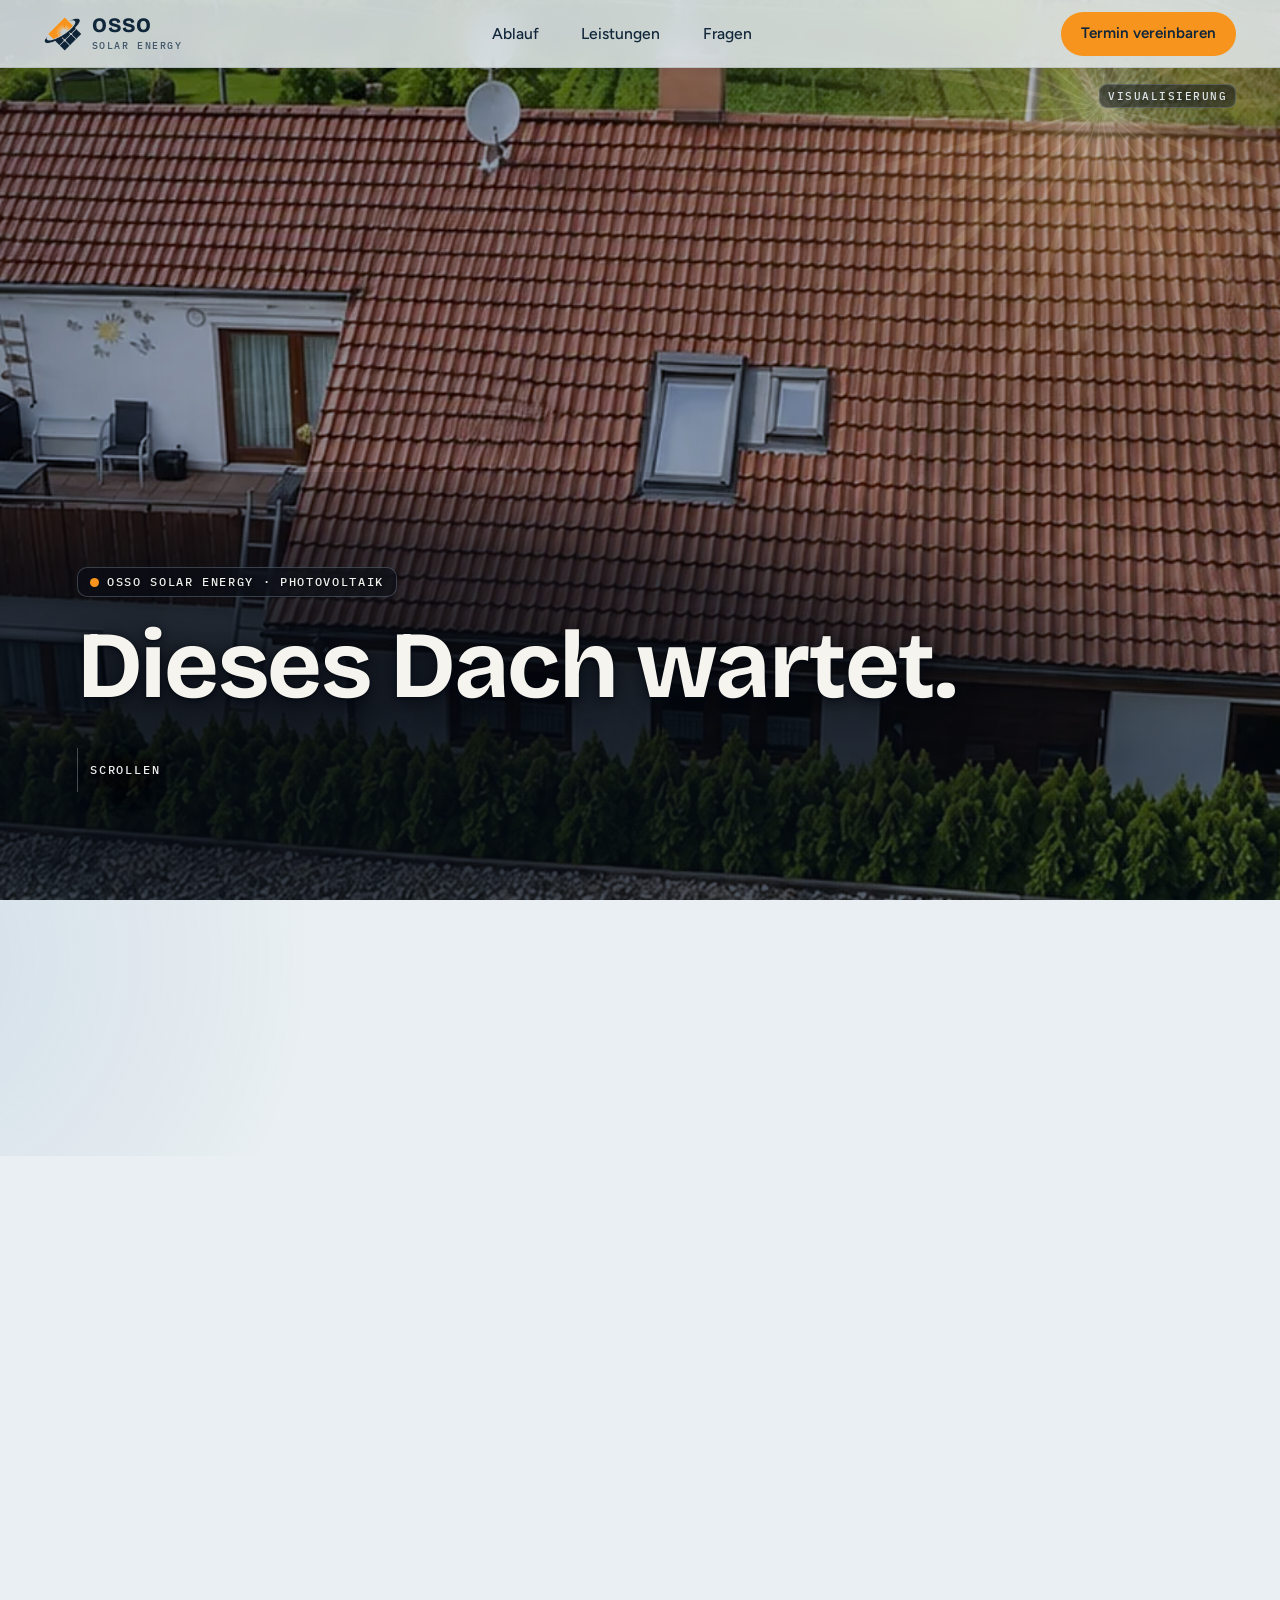
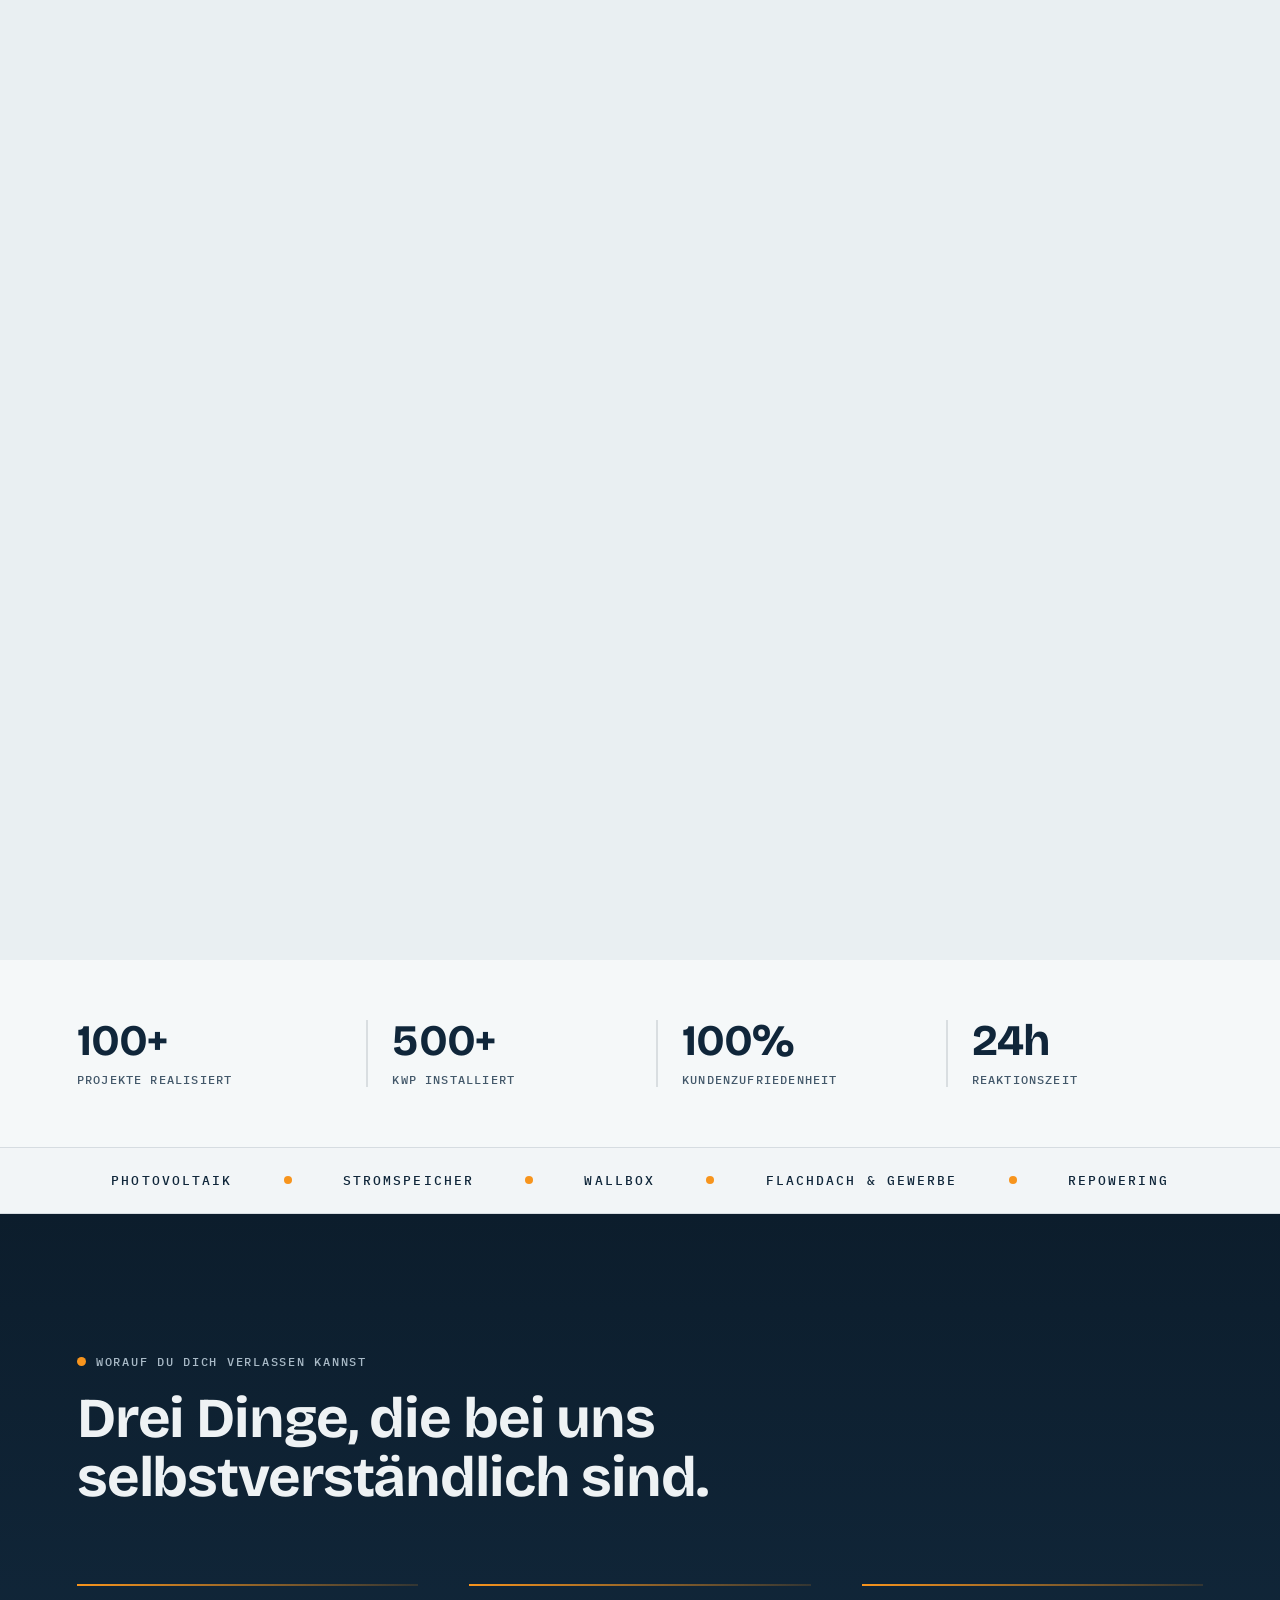
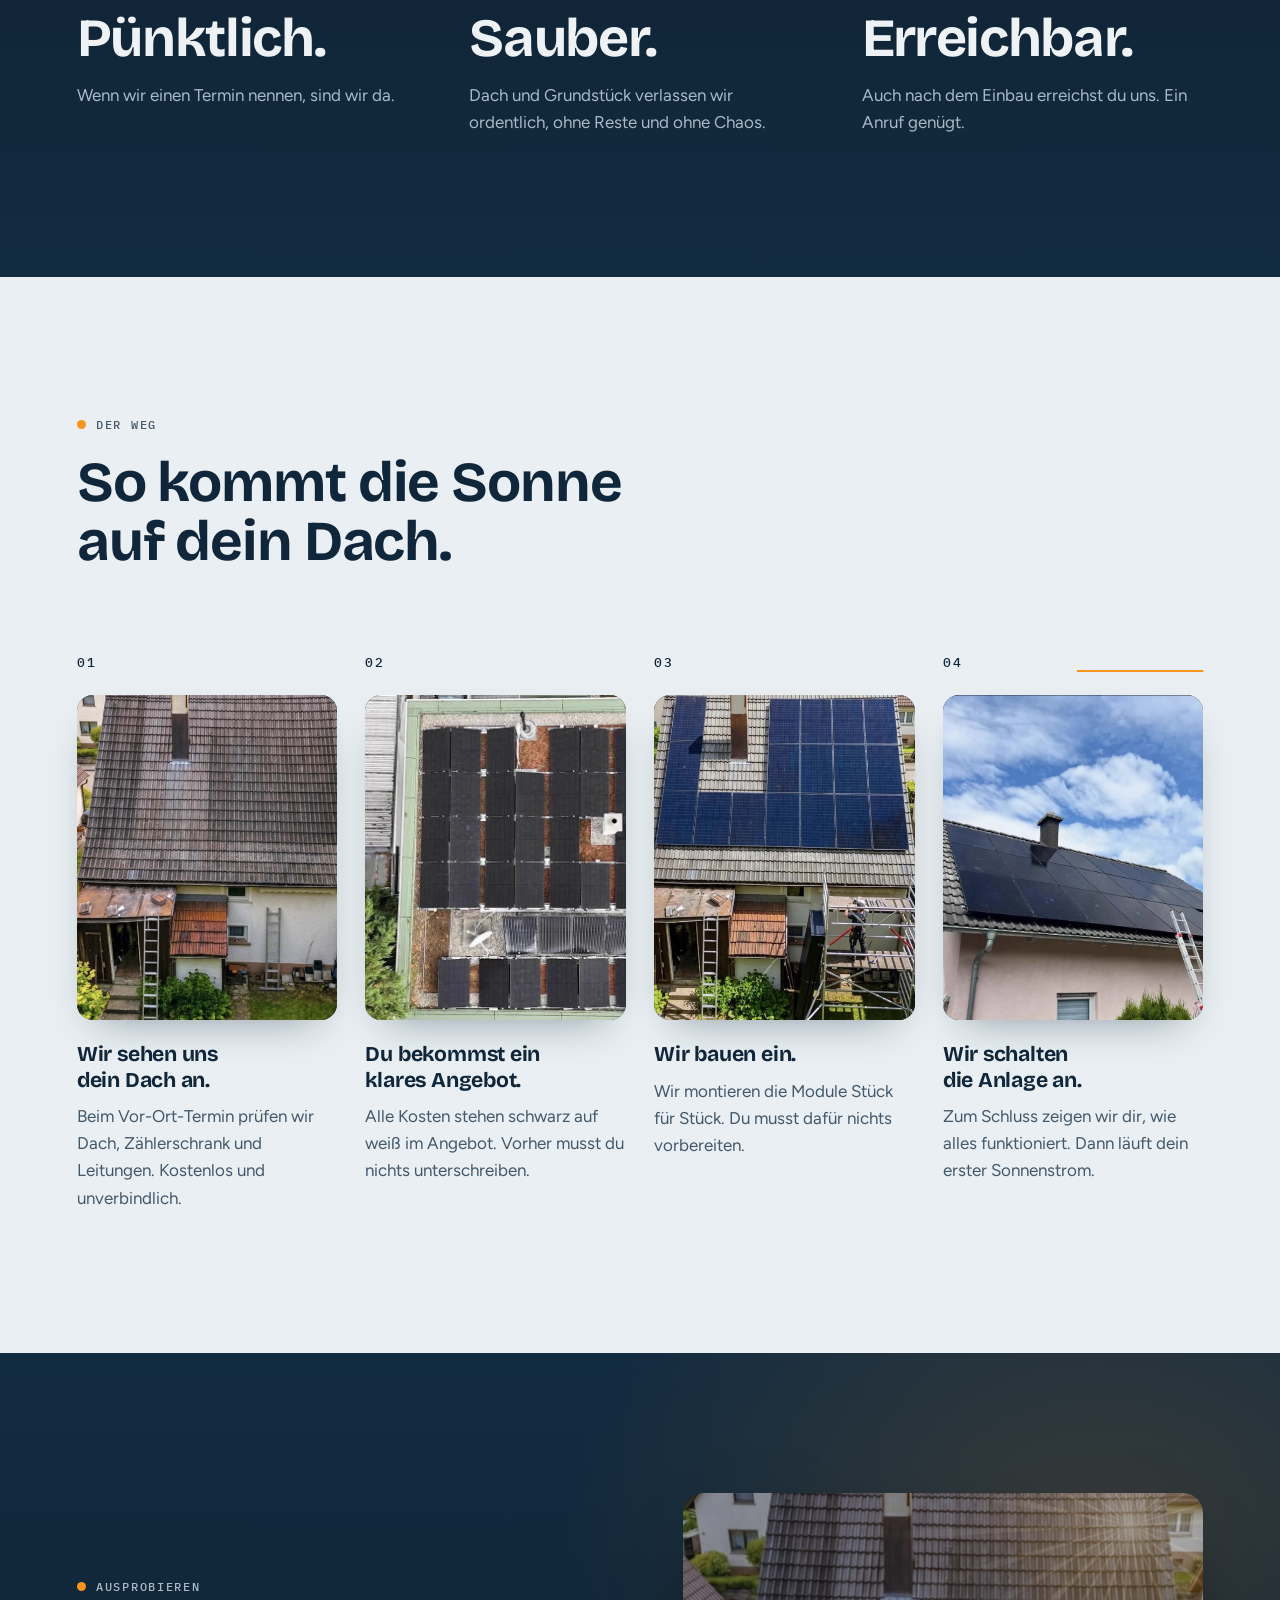
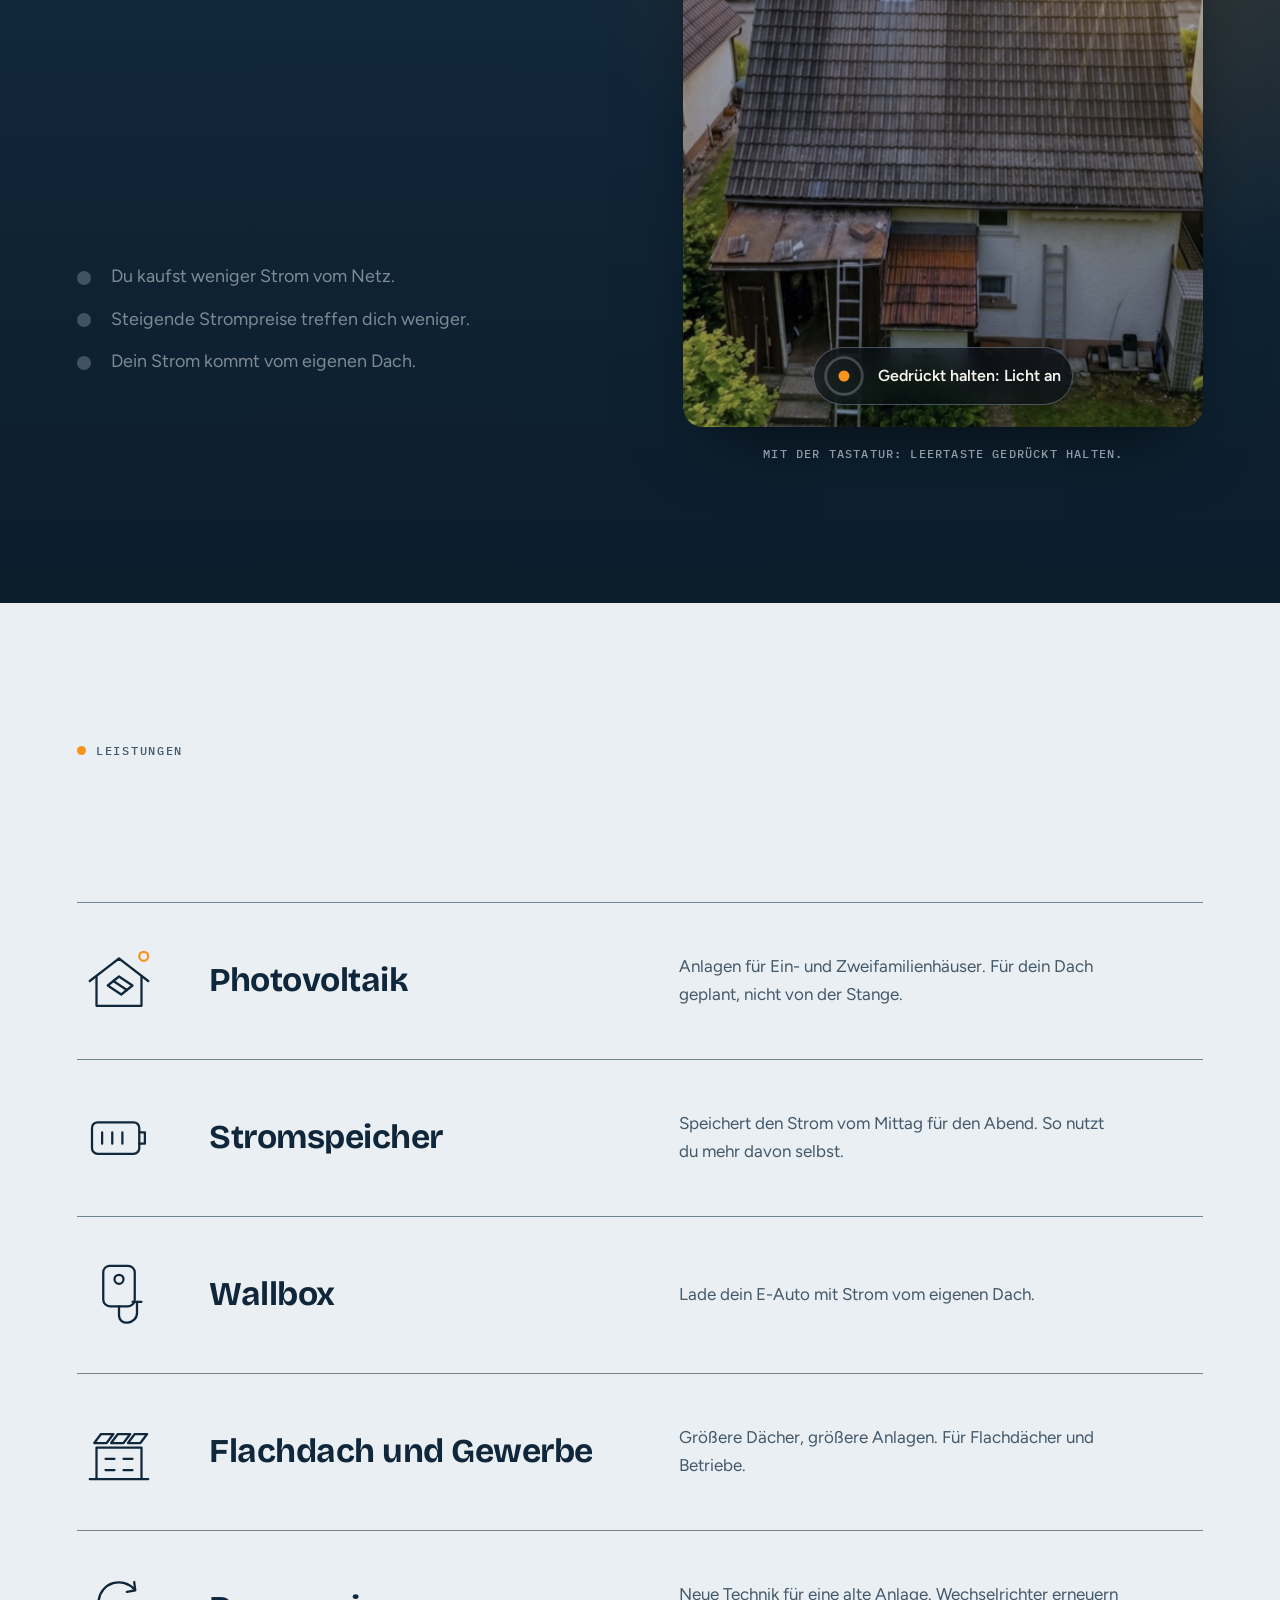
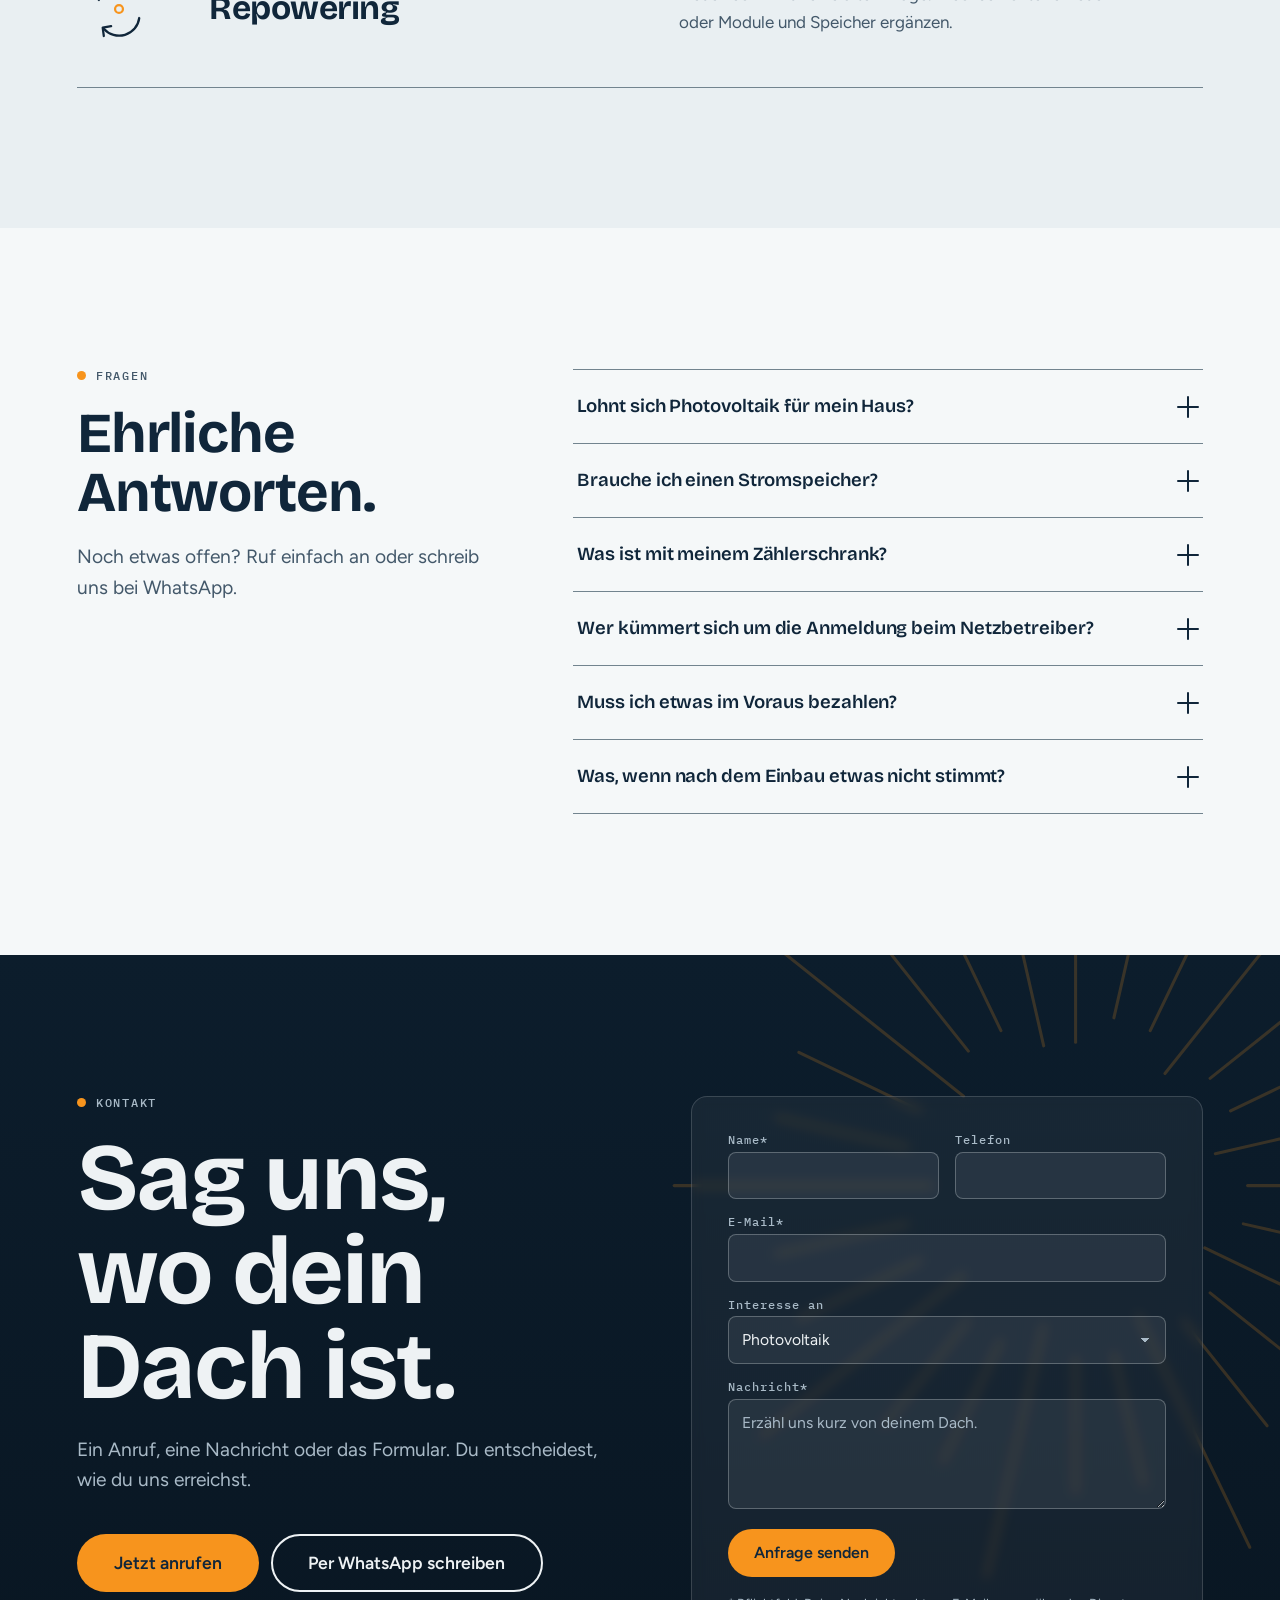
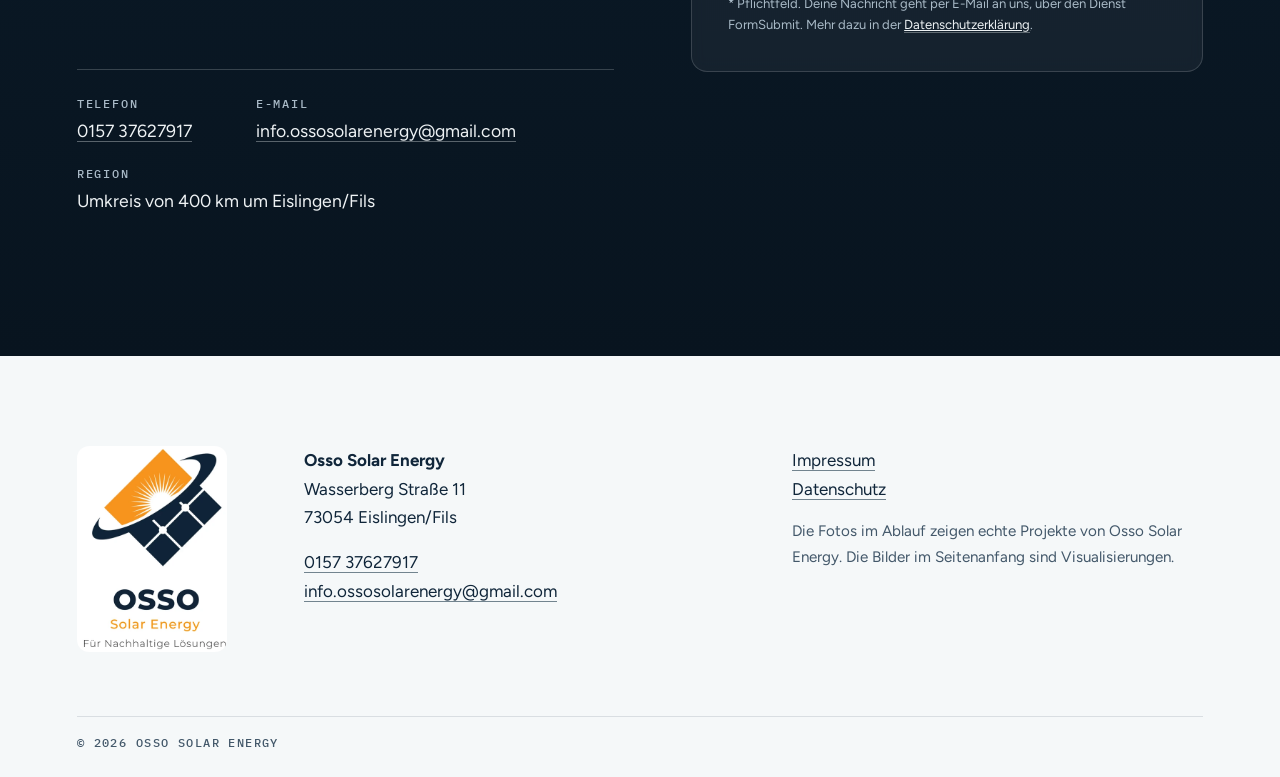
==== index.html @ b6607de0 "Osso Solar Energy website" ====
<!doctype html>
<html lang="de">
<head>
<meta charset="utf-8">
<meta name="viewport" content="width=device-width,initial-scale=1,viewport-fit=cover">
<title>Osso Solar Energy | Photovoltaik für dein Zuhause</title>
<meta name="description" content="Photovoltaik, Stromspeicher und Wallbox von Osso Solar Energy. Kostenloser Vor-Ort-Termin. Jetzt anrufen oder per WhatsApp schreiben.">
<meta name="theme-color" content="#E9EFF2">
<link rel="icon" type="image/png" sizes="32x32" href="assets/favicon-32x32.png">
<link rel="icon" type="image/png" sizes="192x192" href="assets/favicon-192x192.png">
<link rel="apple-touch-icon" href="assets/apple-touch-icon.png">

<!-- DEPLOY STEP: replace https://EXAMPLE.invalid with the live address. og:url and og:image need absolute URLs. -->
<meta property="og:type" content="website">
<meta property="og:locale" content="de_DE">
<meta property="og:site_name" content="Osso Solar Energy">
<meta property="og:title" content="Osso Solar Energy | Photovoltaik für dein Zuhause">
<meta property="og:description" content="Ab jetzt arbeitet dein Dach für dich. Kostenlosen Vor-Ort-Termin vereinbaren.">
<meta property="og:url" content="https://EXAMPLE.invalid/">
<meta property="og:image" content="https://EXAMPLE.invalid/assets/og-preview.jpg">
<meta name="twitter:card" content="summary_large_image">

<link rel="preload" href="assets/fonts/bricolage-grotesque-latin-wght-normal.woff2" as="font" type="font/woff2" crossorigin>
<link rel="preload" href="assets/fonts/figtree-latin-wght-normal.woff2" as="font" type="font/woff2" crossorigin>
<link rel="stylesheet" href="assets/site.css">

<script>
/* Decide the layout before first paint. The scroll journey is an upgrade: if the visitor
   prefers reduced motion, or the script never arrives, the page stays the calm static version. */
(function () {
  var r = document.documentElement;
  r.classList.add('js');
  if (!matchMedia('(prefers-reduced-motion: reduce)').matches) r.classList.add('scrub', 'hold-on');
  setTimeout(function () {
    if (!window.__ossoReady) r.classList.remove('scrub', 'hold-on');
  }, 5000);
})();
</script>
</head>
<body>
<a class="skip" href="#main">Zum Inhalt springen</a>
<div class="env" aria-hidden="true"></div>

<header class="nav">
  <a class="brand" href="#top" aria-label="Osso Solar Energy, zum Seitenanfang">
    <img src="assets/logo-mark-128.png" width="38" height="38" alt="">
    <span class="wordmark"><b>OSSO</b><span>Solar Energy</span></span>
  </a>
  <nav class="nav-links" aria-label="Hauptmenü">
    <a href="#ablauf">Ablauf</a>
    <a href="#leistungen">Leistungen</a>
    <a href="#fragen">Fragen</a>
  </nav>
  <a class="btn btn-primary btn-sm" href="#kontakt"><span class="long">Termin vereinbaren</span><span class="short">Termin</span></a>
</header>

<main id="main" tabindex="-1">
  <h1 class="sr">Osso Solar Energy: Photovoltaik für dein Zuhause</h1>

  <!-- HERO: one continuous scroll journey in three steps: clean roof, rails (Unterkonstruktion), modules. -->
  <section class="hero" id="hero" aria-label="Ein Dach bekommt Solarmodule">
    <span id="top"></span>
    <div class="stage">
      <div class="poster">
        <img src="assets/hero-c.webp" width="2048" height="672" alt="Visualisierung: Wohnhaus von oben mit Solarmodulen auf dem Ziegeldach" fetchpriority="high">
      </div>
      <p class="viz" aria-hidden="true">Visualisierung</p>
      <canvas id="fx" aria-hidden="true"></canvas>
      <div class="scrim" aria-hidden="true"></div>

      <div class="band b1" data-a="0" data-b="0.22" data-first>
        <div class="inner">
          <p class="chip"><span class="dot"></span>Osso Solar Energy · Photovoltaik</p>
          <p class="display" data-split="blur">Dieses Dach wartet.</p>
          <p class="cue" aria-hidden="true"><span class="cue-line"></span>Scrollen</p>
        </div>
      </div>

      <div class="band b2" data-a="0.25" data-b="0.47">
        <div class="inner">
          <p class="chip"><span class="dot"></span>Schritt 1 · Unterkonstruktion</p>
          <p class="display" data-split="words">Erst die Schienen.</p>
        </div>
      </div>

      <div class="band b3" data-a="0.51" data-b="0.73">
        <div class="inner">
          <p class="chip"><span class="dot"></span>Schritt 2 · Module</p>
          <p class="display" data-split="chars">Licht an.</p>
        </div>
      </div>

      <div class="band b4" data-a="0.77" data-b="1" data-last>
        <div class="inner">
          <h2 class="display" data-split="words">Ab jetzt arbeitet dein Dach für dich.</h2>
          <p class="sub">Photovoltaik für dein Zuhause. Wir kümmern uns um alles, von der Planung bis zum ersten Sonnenstrom.</p>
          <div class="cta-row">
            <a class="btn btn-primary pulse" href="#kontakt">Kostenlosen Vor-Ort-Termin vereinbaren</a>
            <a class="btn btn-ghost" href="https://wa.me/4915737627917?text=Hallo%20Osso%20Solar%20Energy%2C%20ich%20m%C3%B6chte%20einen%20Vor-Ort-Termin%20vereinbaren." rel="noopener">Per WhatsApp schreiben</a>
          </div>
        </div>
      </div>
    </div>
  </section>

  <!-- Zahlen -->
  <section class="stats" aria-label="Osso Solar Energy in Zahlen">
    <div class="wrap">
      <ul class="stats-grid" data-stagger>
        <li data-reveal><p class="stat-num">100+</p><p class="stat-label">Projekte realisiert</p></li>
        <li data-reveal><p class="stat-num">500+</p><p class="stat-label">kWp installiert</p></li>
        <li data-reveal><p class="stat-num">100%</p><p class="stat-label">Kundenzufriedenheit</p></li>
        <li data-reveal><p class="stat-num">24h</p><p class="stat-label">Reaktionszeit</p></li>
      </ul>
    </div>
  </section>

  <!-- Leistungsband -->
  <section class="strip" aria-label="Unsere Leistungen">
    <ul class="strip-list">
      <li>Photovoltaik</li>
      <li>Stromspeicher</li>
      <li>Wallbox</li>
      <li>Flachdach &amp; Gewerbe</li>
      <li>Repowering</li>
    </ul>
  </section>

  <!-- Drei Dinge -->
  <section class="promises" id="versprechen">
    <div class="wrap">
      <p class="eyebrow"><span class="dot"></span>Worauf du dich verlassen kannst</p>
      <h2 class="h2" data-reveal>Drei Dinge, die bei uns selbstverständlich sind.</h2>
      <div class="promise-grid" data-stagger>
        <article class="promise" data-reveal>
          <span class="rule" aria-hidden="true"></span>
          <h3 class="display">Pünktlich.</h3>
          <p>Wenn wir einen Termin nennen, sind wir da.</p>
        </article>
        <article class="promise" data-reveal>
          <span class="rule" aria-hidden="true"></span>
          <h3 class="display">Sauber.</h3>
          <p>Dach und Grundstück verlassen wir ordentlich, ohne Reste und ohne Chaos.</p>
        </article>
        <article class="promise" data-reveal>
          <span class="rule" aria-hidden="true"></span>
          <h3 class="display">Erreichbar.</h3>
          <p>Auch nach dem Einbau erreichst du uns. Ein Anruf genügt.</p>
        </article>
      </div>
    </div>
  </section>

  <!-- Ablauf -->
  <section class="steps" id="ablauf">
    <div class="wrap">
      <p class="eyebrow"><span class="dot"></span>Der Weg</p>
      <h2 class="h2" data-reveal>So kommt die Sonne auf dein Dach.</h2>
      <div class="steps-grid" data-stagger>
        <svg class="cable cable-h" viewBox="0 0 1000 8" preserveAspectRatio="none" aria-hidden="true"><path class="cable-path" pathLength="1" d="M0 4H1000"/></svg>
        <svg class="cable cable-v" viewBox="0 0 8 1000" preserveAspectRatio="none" aria-hidden="true"><path class="cable-path" pathLength="1" d="M4 0V1000"/></svg>

        <article class="step" data-reveal>
          <p class="num">01</p>
          <figure class="ph"><img src="assets/light-before.webp" width="1180" height="1210" loading="lazy" alt="Dach eines Wohnhauses vor der Montage" style="object-position:50% 34%"></figure>
          <h3>Wir sehen uns dein Dach an.</h3>
          <p>Beim Vor-Ort-Termin prüfen wir Dach, Zählerschrank und Leitungen. Kostenlos und unverbindlich.</p>
        </article>
        <article class="step" data-reveal>
          <p class="num">02</p>
          <figure class="ph"><img src="assets/project-flat.webp" width="1206" height="660" loading="lazy" alt="Flachdach von oben mit sauber verlegten Solarmodulen" style="object-position:38% 50%"></figure>
          <h3>Du bekommst ein klares Angebot.</h3>
          <p>Alle Kosten stehen schwarz auf weiß im Angebot. Vorher musst du nichts unterschreiben.</p>
        </article>
        <article class="step" data-reveal>
          <p class="num">03</p>
          <figure class="ph"><img src="assets/light-after.webp" width="1180" height="1210" loading="lazy" alt="Monteur auf einem Gerüst neben dem Dach mit neuen Solarmodulen" style="object-position:82% 76%"></figure>
          <h3>Wir bauen ein.</h3>
          <p>Wir montieren die Module Stück für Stück. Du musst dafür nichts vorbereiten.</p>
        </article>
        <article class="step" data-reveal>
          <p class="num">04</p>
          <figure class="ph"><img src="assets/project-roof.webp" width="1180" height="878" loading="lazy" alt="Fertige Solaranlage auf einem Dach unter blauem Himmel" style="object-position:40% 50%"></figure>
          <h3>Wir schalten die Anlage an.</h3>
          <p>Zum Schluss zeigen wir dir, wie alles funktioniert. Dann läuft dein erster Sonnenstrom.</p>
        </article>
      </div>
    </div>
  </section>

  <!-- Der eine interaktive Moment -->
  <section class="light" id="licht">
    <div class="wrap light-grid">
      <div class="light-copy">
        <p class="eyebrow"><span class="dot"></span>Ausprobieren</p>
        <h2 class="h2" data-reveal>Halte gedrückt. Das Dach wacht auf.</h2>
        <p class="lead" data-reveal>So sah dieses Dach vorher aus. Halte den Knopf gedrückt und sieh zu, wie das Licht die Anlage sichtbar macht.</p>
        <ul class="benefits">
          <li class="benefit">Du kaufst weniger Strom vom Netz.</li>
          <li class="benefit">Steigende Strompreise treffen dich weniger.</li>
          <li class="benefit">Dein Strom kommt vom eigenen Dach.</li>
        </ul>
      </div>
      <div class="light-fig">
        <div class="frame-wrap">
          <figure class="frame">
            <img class="fallback" src="assets/light-after.webp" width="1180" height="1210" loading="lazy" alt="Dach mit neu montierten Solarmodulen, daneben ein Gerüst">
            <canvas id="fx2" aria-hidden="true"></canvas>
          </figure>
          <button class="hold" type="button" id="hold" aria-describedby="hold-hint">
            <svg class="ring" viewBox="0 0 48 48" aria-hidden="true">
              <circle class="ring-bg" cx="24" cy="24" r="20"/>
              <circle class="ring-fg" cx="24" cy="24" r="20"/>
              <circle class="ring-sun" cx="24" cy="24" r="6"/>
            </svg>
            <span class="lbl" id="hold-label">Gedrückt halten: Licht an</span>
          </button>
        </div>
        <p class="hint" id="hold-hint">Mit der Tastatur: Leertaste gedrückt halten.</p>
      </div>
    </div>
  </section>

  <!-- Leistungen -->
  <section class="services" id="leistungen">
    <div class="wrap">
      <p class="eyebrow"><span class="dot"></span>Leistungen</p>
      <h2 class="h2" data-reveal>Was wir bauen.</h2>
      <ul class="svc-list" data-stagger>
        <li class="svc" data-reveal>
          <svg class="ico draw" viewBox="0 0 64 64" aria-hidden="true">
            <path pathLength="1" d="M6 32 L32 12 L58 32"/>
            <path pathLength="1" d="M12 28 V54 H52 V28"/>
            <path pathLength="1" d="M22 36 L32 28 L44 36 L34 44 Z"/>
            <path pathLength="1" d="M27 32 L39 40"/>
            <circle class="sun" pathLength="1" cx="54" cy="10" r="4"/>
          </svg>
          <h3>Photovoltaik</h3>
          <p>Anlagen für Ein- und Zweifamilienhäuser. Für dein Dach geplant, nicht von der Stange.</p>
        </li>
        <li class="svc" data-reveal>
          <svg class="ico draw" viewBox="0 0 64 64" aria-hidden="true">
            <rect pathLength="1" x="8" y="18" width="42" height="28" rx="5"/>
            <path pathLength="1" d="M50 27 H55 V37 H50"/>
            <path pathLength="1" d="M17 27 V37 M26 27 V37 M35 27 V37"/>
          </svg>
          <h3>Stromspeicher</h3>
          <p>Speichert den Strom vom Mittag für den Abend. So nutzt du mehr davon selbst.</p>
        </li>
        <li class="svc" data-reveal>
          <svg class="ico draw" viewBox="0 0 64 64" aria-hidden="true">
            <rect pathLength="1" x="18" y="6" width="28" height="36" rx="6"/>
            <circle pathLength="1" cx="32" cy="18" r="4"/>
            <path pathLength="1" d="M32 42 V50 C32 60 48 58 48 48 V38"/>
            <path pathLength="1" d="M44 38 H52"/>
          </svg>
          <h3>Wallbox</h3>
          <p>Lade dein E-Auto mit Strom vom eigenen Dach.</p>
        </li>
        <li class="svc" data-reveal>
          <svg class="ico draw" viewBox="0 0 64 64" aria-hidden="true">
            <path pathLength="1" d="M6 56 H58"/>
            <path pathLength="1" d="M12 56 V28 H52 V56"/>
            <path pathLength="1" d="M10 24 L16 16 H27 L21 24 Z"/>
            <path pathLength="1" d="M25 24 L31 16 H42 L36 24 Z"/>
            <path pathLength="1" d="M40 24 L46 16 H57 L51 24 Z"/>
            <path pathLength="1" d="M20 38 H28 M36 38 H44 M20 48 H28 M36 48 H44"/>
          </svg>
          <h3>Flachdach und Gewerbe</h3>
          <p>Größere Dächer, größere Anlagen. Für Flachdächer und Betriebe.</p>
        </li>
        <li class="svc" data-reveal>
          <svg class="ico draw" viewBox="0 0 64 64" aria-hidden="true">
            <path pathLength="1" d="M14 24a18 18 0 0 1 31.5 -9.5"/>
            <path pathLength="1" d="M45.5 8 L46.5 15.5 L39 16.8"/>
            <path pathLength="1" d="M50 40a18 18 0 0 1 -31.5 9.5"/>
            <path pathLength="1" d="M18.5 56 L17.5 48.5 L25 47.2"/>
            <circle class="sun" pathLength="1" cx="32" cy="32" r="3.5"/>
          </svg>
          <h3>Repowering</h3>
          <p>Neue Technik für eine alte Anlage. Wechselrichter erneuern oder Module und Speicher ergänzen.</p>
        </li>
      </ul>
    </div>
  </section>

  <!-- Fragen -->
  <section class="faq" id="fragen">
    <div class="wrap faq-grid">
      <div class="faq-head">
        <p class="eyebrow"><span class="dot"></span>Fragen</p>
        <h2 class="h2" data-reveal>Ehrliche Antworten.</h2>
        <p class="lead" data-reveal>Noch etwas offen? Ruf einfach an oder schreib uns bei WhatsApp.</p>
      </div>
      <div class="faq-list" data-stagger>
        <details class="qa" data-reveal>
          <summary><span>Lohnt sich Photovoltaik für mein Haus?</span><span class="plus" aria-hidden="true"></span></summary>
          <div class="ans"><p>Meist ja, aber nicht immer. Oft liest man von 8 bis 12 Jahren, bis sich eine Anlage bezahlt macht. Bei dir hängt es von Dach, Stromverbrauch und Speicher ab. Wir rechnen es beim Termin mit deinen echten Zahlen durch und sagen dir auch, wenn es sich nicht lohnt.</p></div>
        </details>
        <details class="qa" data-reveal>
          <summary><span>Brauche ich einen Stromspeicher?</span><span class="plus" aria-hidden="true"></span></summary>
          <div class="ans"><p>Nicht zwingend. Ohne Speicher nutzt du oft nur etwa ein Drittel des Solarstroms selbst. Mit Speicher können es bis zu 80 Prozent sein. Ob er sich für dich lohnt, klären wir beim Termin.</p></div>
        </details>
        <details class="qa" data-reveal>
          <summary><span>Was ist mit meinem Zählerschrank?</span><span class="plus" aria-hidden="true"></span></summary>
          <div class="ans"><p>Den sehen wir uns vor dem Angebot an. Ältere Zählerschränke müssen manchmal angepasst werden, damit alles den heutigen Vorgaben entspricht. Dann steht das im Angebot, und du wirst später nicht überrascht.</p></div>
        </details>
        <details class="qa" data-reveal>
          <summary><span>Wer kümmert sich um die Anmeldung beim Netzbetreiber?</span><span class="plus" aria-hidden="true"></span></summary>
          <div class="ans"><p>Das übernehmen wir. Du gibst uns die nötigen Angaben, den Rest erledigen wir.</p></div>
        </details>
        <details class="qa" data-reveal>
          <summary><span>Muss ich etwas im Voraus bezahlen?</span><span class="plus" aria-hidden="true"></span></summary>
          <div class="ans"><p>Wie und wann du zahlst, steht im Angebot. Du siehst es, bevor du unterschreibst.</p></div>
        </details>
        <details class="qa" data-reveal>
          <summary><span>Was, wenn nach dem Einbau etwas nicht stimmt?</span><span class="plus" aria-hidden="true"></span></summary>
          <div class="ans"><p>Ruf uns an oder schreib uns per WhatsApp. Wir sehen es uns an.</p></div>
        </details>
      </div>
    </div>
  </section>

  <!-- Kontakt: der eine Aufruf -->
  <section class="cta" id="kontakt">
    <div class="rays" aria-hidden="true"><svg viewBox="-200 -200 400 400"><g id="rays"></g></svg></div>
    <div class="wrap contact-grid">
      <div class="contact-copy">
        <p class="eyebrow"><span class="dot"></span>Kontakt</p>
        <h2 class="display xl" data-reveal>Sag uns, wo dein Dach ist.</h2>
        <p class="lead" data-reveal>Ein Anruf, eine Nachricht oder das Formular. Du entscheidest, wie du uns erreichst.</p>
        <div class="cta-row" data-reveal>
          <a class="btn btn-primary btn-lg pulse" href="tel:+4915737627917">Jetzt anrufen</a>
          <a class="btn btn-ghost btn-lg" href="https://wa.me/4915737627917?text=Hallo%20Osso%20Solar%20Energy%2C%20ich%20m%C3%B6chte%20einen%20Vor-Ort-Termin%20vereinbaren." rel="noopener">Per WhatsApp schreiben</a>
        </div>
        <dl class="contact" data-reveal>
          <div><dt>Telefon</dt><dd><a href="tel:+4915737627917">0157 37627917</a></dd></div>
          <div><dt>E-Mail</dt><dd><a href="mailto:info.ossosolarenergy@gmail.com">info.ossosolarenergy@gmail.com</a></dd></div>
          <div><dt>Region</dt><dd>Umkreis von 400 km um Eislingen/Fils</dd></div>
        </dl>
      </div>

      <div class="contact-form-wrap" data-reveal>
        <div class="form-success" id="formSuccess" role="status">
          <p>Danke, deine Nachricht ist unterwegs. Wir melden uns bald bei dir.</p>
        </div>
        <form class="contact-form" id="contactForm" action="https://formsubmit.co/info.ossosolarenergy@gmail.com" method="POST">
          <input type="hidden" name="_subject" value="Neue Anfrage über die Website">
          <input type="hidden" name="_template" value="table">
          <input type="hidden" name="_captcha" value="false">
          <!-- DEPLOY STEP: die echte Adresse eintragen, sobald die Seite live ist -->
          <input type="hidden" name="_next" value="https://EXAMPLE.invalid/?formular=erfolgreich#kontakt">
          <input type="text" name="_honey" class="hp" tabindex="-1" autocomplete="off" aria-hidden="true">

          <div class="form-row">
            <div class="form-group">
              <label for="cf-name">Name*</label>
              <input type="text" id="cf-name" name="Name" required autocomplete="name">
            </div>
            <div class="form-group">
              <label for="cf-phone">Telefon</label>
              <input type="tel" id="cf-phone" name="Telefon" autocomplete="tel">
            </div>
          </div>

          <div class="form-group">
            <label for="cf-email">E-Mail*</label>
            <input type="email" id="cf-email" name="E-Mail" required autocomplete="email">
          </div>

          <div class="form-group">
            <label for="cf-interest">Interesse an</label>
            <select id="cf-interest" name="Interesse">
              <option>Photovoltaik</option>
              <option>Stromspeicher</option>
              <option>Wallbox</option>
              <option>Flachdach oder Gewerbe</option>
              <option>Etwas anderes</option>
            </select>
          </div>

          <div class="form-group">
            <label for="cf-message">Nachricht*</label>
            <textarea id="cf-message" name="Nachricht" required placeholder="Erzähl uns kurz von deinem Dach."></textarea>
          </div>

          <button type="submit" class="btn btn-primary form-submit">Anfrage senden</button>
          <p class="form-hint">* Pflichtfeld. Deine Nachricht geht per E-Mail an uns, über den Dienst FormSubmit. Mehr dazu in der <a href="datenschutz.html">Datenschutzerklärung</a>.</p>
        </form>
      </div>
    </div>
  </section>
</main>

<footer class="foot">
  <div class="wrap foot-grid">
    <img class="foot-logo" src="assets/logo-full-420.webp" width="210" height="290" loading="lazy" alt="Osso Solar Energy, Für Nachhaltige Lösungen">
    <div class="foot-col">
      <p><b>Osso Solar Energy</b><br>Wasserberg Straße 11<br>73054 Eislingen/Fils</p>
      <p><a href="tel:+4915737627917">0157 37627917</a><br><a href="mailto:info.ossosolarenergy@gmail.com">info.ossosolarenergy@gmail.com</a></p>
    </div>
    <div class="foot-col">
      <p><a href="impressum.html">Impressum</a><br><a href="datenschutz.html">Datenschutz</a></p>
      <p class="fine">Die Fotos im Ablauf zeigen echte Projekte von Osso Solar Energy. Die Bilder im Seitenanfang sind Visualisierungen.</p>
    </div>
  </div>
  <p class="copy">© 2026 Osso Solar Energy</p>
</footer>

<script src="assets/site.js" defer></script>
</body>
</html>
---- assets/site.css ----
/* Osso Solar Energy. Plain CSS, no build step. */

@font-face{font-family:"Bricolage Grotesque";src:url(fonts/bricolage-grotesque-latin-wght-normal.woff2) format("woff2");font-weight:200 800;font-style:normal;font-display:swap}
@font-face{font-family:"Figtree";src:url(fonts/figtree-latin-wght-normal.woff2) format("woff2");font-weight:300 900;font-style:normal;font-display:swap}
@font-face{font-family:"IBM Plex Mono";src:url(fonts/ibm-plex-mono-latin-500-normal.woff2) format("woff2");font-weight:500;font-style:normal;font-display:swap}

:root{
  --canvas:#E9EFF2;
  --panel:#F5F8F9;
  --night:#0C1D2C;
  --night-2:#132B40;
  --accent:#F7941D;
  --accent-hover:#FFA63E;
  --accent-muted:rgba(247,148,29,.22);
  --text-secondary:#43586A;
  --text-primary:#10263A;
  --line-strong:#72848F;
  --line-soft:rgba(16,38,58,.12);
  --on-dark:#EEF2F4;
  --on-dark-2:#A9BAC7;

  --f-display:"Bricolage Grotesque",ui-sans-serif,system-ui,"Segoe UI",sans-serif;
  --f-body:"Figtree",ui-sans-serif,system-ui,"Segoe UI",sans-serif;
  --f-mono:"IBM Plex Mono",ui-monospace,"Cascadia Mono",Consolas,monospace;

  --ease:cubic-bezier(.22,.8,.24,1);
  --ease-soft:cubic-bezier(.4,0,.2,1);
  --tshadow:0 1px 2px rgba(5,10,18,.95),0 3px 12px rgba(5,10,18,.78),0 10px 44px rgba(5,10,18,.8);
  --gutter:clamp(20px,6vw,96px);
}

*,*::before,*::after{box-sizing:border-box}
html{overflow-x:hidden;overflow-x:clip;scroll-behavior:smooth;-webkit-text-size-adjust:100%}
body{margin:0;overflow-x:hidden;overflow-x:clip;background:var(--canvas);color:var(--text-primary);font:400 1.0625rem/1.6 var(--f-body);-webkit-font-smoothing:antialiased;text-rendering:optimizeLegibility}
img,svg,canvas{display:block;max-width:100%}
a{color:inherit}
h1,h2,h3,p,ul,dl,dd,figure{margin:0}
ul{padding:0;list-style:none}
[id]{scroll-margin-top:84px}
#main:focus{outline:none}

.sr{position:absolute!important;width:1px;height:1px;margin:-1px;padding:0;overflow:hidden;clip:rect(0 0 0 0);white-space:nowrap;border:0}
.skip{position:fixed;left:12px;top:-60px;z-index:100;padding:12px 18px;background:var(--text-primary);color:var(--on-dark);border-radius:10px;text-decoration:none;transition:top .3s var(--ease)}
.skip:focus{top:12px}

:focus-visible{outline:3px solid var(--accent);outline-offset:3px;box-shadow:0 0 0 2px var(--text-primary)}
.light :focus-visible,.promises :focus-visible,.cta :focus-visible,.stage :focus-visible{box-shadow:0 0 0 2px var(--night)}

/* ---------- One environment: a slow light that drifts behind every page ---------- */
.env{position:fixed;inset:-20vmax;z-index:-1;pointer-events:none;
  background:
    radial-gradient(38vmax 38vmax at 82% 14%,rgba(247,148,29,.15),transparent 70%),
    radial-gradient(46vmax 46vmax at 8% 86%,rgba(62,124,177,.14),transparent 72%);
  animation:envdrift 90s var(--ease-soft) -34s infinite alternate;will-change:transform}
@keyframes envdrift{from{transform:translate3d(0,0,0)}to{transform:translate3d(-4vmax,3vmax,0)}}

/* ---------- Navigation ---------- */
.nav{position:fixed;top:0;left:0;right:0;z-index:50;height:68px;display:flex;align-items:center;justify-content:space-between;gap:16px;padding:0 clamp(14px,3.4vw,44px);
  background:rgba(233,239,242,.84);-webkit-backdrop-filter:blur(14px) saturate(1.2);backdrop-filter:blur(14px) saturate(1.2);border-bottom:1px solid var(--line-soft)}
.brand{display:flex;align-items:center;gap:10px;text-decoration:none;min-height:44px}
.brand img{width:38px;height:38px}
.wordmark{display:flex;flex-direction:column;line-height:1}
.wordmark b{font:800 1.28rem/1 var(--f-display);letter-spacing:.06em}
.wordmark span{font:500 .62rem/1 var(--f-mono);letter-spacing:.16em;text-transform:uppercase;color:var(--text-secondary);margin-top:4px}
.nav-links{display:flex;gap:clamp(18px,3vw,40px)}
.nav-links a{position:relative;text-decoration:none;font-weight:500;font-size:.98rem;padding:10px 2px;color:var(--text-primary)}
.nav-links a::after{content:"";position:absolute;left:0;right:0;bottom:4px;height:2px;background:var(--accent);transform:scaleX(0);transform-origin:left;transition:transform .45s var(--ease)}
.nav-links a:hover::after{transform:scaleX(1)}
.btn .short{display:none}

/* ---------- Buttons ---------- */
.btn{position:relative;isolation:isolate;display:inline-flex;align-items:center;justify-content:center;gap:.6em;min-height:48px;padding:0 1.5em;border-radius:999px;border:2px solid transparent;
  font:600 1rem/1.1 var(--f-body);text-align:center;text-decoration:none;cursor:pointer;
  transition:transform .4s var(--ease),background-color .3s var(--ease-soft),color .3s var(--ease-soft),border-color .3s var(--ease-soft)}
.btn-primary{background:var(--accent);color:var(--text-primary)}
.btn-primary:hover{background:var(--accent-hover);transform:translateY(-2px)}
.btn-primary:active{transform:translateY(0)}
.btn-ghost{background:transparent;border-color:currentColor;color:inherit}
.btn-ghost:hover{background:rgba(255,255,255,.12);transform:translateY(-2px)}
.btn-sm{min-height:44px;padding:0 1.2em;font-size:.95rem}
.btn-lg{min-height:58px;padding:0 2em;font-size:1.1rem}
.btn.pulse::after{content:"";position:absolute;inset:-2px;z-index:-1;border-radius:inherit;box-shadow:0 0 34px 6px rgba(247,148,29,.6);opacity:0}
.live .btn.pulse::after{animation:glow 4.6s var(--ease-soft) -1.4s infinite}
@keyframes glow{0%,100%{opacity:0}50%{opacity:.55}}
@media (pointer:coarse){.btn,.nav-links a{min-height:44px}}

/* ---------- Typography ---------- */
.display{font-family:var(--f-display);font-weight:700;letter-spacing:-.025em;line-height:1;text-wrap:balance}
.h2{font:700 clamp(2rem,4.4vw,3.6rem)/1.05 var(--f-display);letter-spacing:-.02em;text-wrap:balance;max-width:20ch}
.lead{font-size:clamp(1.05rem,1.5vw,1.25rem);line-height:1.6;color:var(--text-secondary);max-width:46ch;margin-top:20px}
.eyebrow{display:flex;align-items:center;gap:.8em;margin-bottom:22px;font:500 .78rem/1 var(--f-mono);letter-spacing:.14em;text-transform:uppercase;color:var(--text-secondary)}
.dot{display:inline-block;width:9px;height:9px;border-radius:50%;background:var(--accent);flex:none}
.live .dot{animation:dotpulse 4.6s var(--ease-soft) -2.1s infinite}
@keyframes dotpulse{0%,100%{opacity:1;transform:scale(1)}50%{opacity:.45;transform:scale(.8)}}

.section,.promises,.steps,.light,.services,.faq,.cta{position:relative;padding:clamp(76px,11vw,150px) var(--gutter)}
.wrap{max-width:1180px;margin:0 auto}

/* ---------- Hero ---------- */
.hero{position:relative}
.stage{position:relative;min-height:100svh;overflow:hidden;background:var(--night);color:#F6F4EE}
.poster{position:absolute;inset:0}
.poster img{width:100%;height:100%;object-fit:cover;object-position:53% 50%}
/* tall screens: the wide picture sits as a band under the menu and melts into the page */
@media (max-aspect-ratio:1/1){
  .stage{background:#0E2236}
  .poster{inset:auto;left:0;right:0;top:96px;height:min(44vh,380px);-webkit-mask-image:linear-gradient(#000 74%,transparent);mask-image:linear-gradient(#000 74%,transparent)}
}
#fx{position:absolute;inset:0;width:100%;height:100%;display:none;will-change:transform}
.scrim{position:absolute;inset:0;pointer-events:none;background:radial-gradient(ellipse 120% 90% at 55% 40%,rgba(8,20,32,0) 35%,rgba(8,20,32,.62) 100%)}

/* honest label: the pictures at the top are visualisations */
.viz{position:absolute;z-index:2;top:84px;right:clamp(14px,3.4vw,44px);padding:.55em .8em;border-radius:8px;background:rgba(8,14,22,.5);border:1px solid rgba(160,180,200,.28);
  font:500 .66rem/1 var(--f-mono);letter-spacing:.14em;text-transform:uppercase;color:#DDE5EA;pointer-events:none}
@media (max-aspect-ratio:1/1){.viz{top:106px}}

/* captions: absolutely placed in the calm lower left, the action lane (roof) stays clear */
.band{position:absolute;left:var(--gutter);right:var(--gutter);bottom:clamp(40px,12vh,130px);color:#F6F4EE;text-shadow:var(--tshadow);pointer-events:none;--k:1}
.band .inner{position:relative;isolation:isolate;width:fit-content;max-width:100%;pointer-events:auto}
.band .inner::before{content:"";position:absolute;inset:-42% -36% -48% -32%;z-index:-1;pointer-events:none;opacity:calc(.25 + .75*var(--k,1));
  background:radial-gradient(ellipse 80% 72% at 36% 55%,rgba(5,10,18,.82) 0%,rgba(5,10,18,.64) 50%,rgba(5,10,18,0) 84%)}
.band .btn{text-shadow:none}
.band:not(.b4){display:none}
.b1 .display{font-size:clamp(2.9rem,7.4vw,7rem);margin-top:22px}
.b2 .display,.b3 .display{font-size:clamp(3.2rem,9vw,8.6rem);margin-top:20px}
.b4 .display{font-size:clamp(2.2rem,4.8vw,4.6rem);max-width:16ch}
.b4 .sub{max-width:44ch;font-size:clamp(1.02rem,1.5vw,1.25rem);line-height:1.55;margin-top:20px;color:#EEF2F4}
.cta-row{display:flex;flex-wrap:wrap;gap:12px;margin-top:28px}
.b4 .btn-ghost{color:#F6F4EE}

.chip{display:inline-flex;align-items:center;gap:.7em;padding:.7em 1em;border-radius:10px;background:rgba(8,14,22,.55);border:1px solid rgba(160,180,200,.3);-webkit-backdrop-filter:blur(10px);backdrop-filter:blur(10px);text-shadow:0 1px 3px rgba(5,5,10,.85);
  font:500 .74rem/1 var(--f-mono);letter-spacing:.14em;text-transform:uppercase;color:#EDEFEA}
.cue{display:flex;align-items:center;gap:12px;margin-top:34px;font:500 .74rem/1 var(--f-mono);letter-spacing:.16em;text-transform:uppercase;color:#EDEFEA}
.cue-line{position:relative;display:block;width:1px;height:44px;background:rgba(238,242,244,.28);overflow:hidden}
.cue-line::after{content:"";position:absolute;left:0;top:0;width:1px;height:100%;background:var(--accent);transform:translateY(-100%)}
.live .cue-line::after{animation:cue 3.2s var(--ease-soft) -1.1s infinite}
@keyframes cue{0%{transform:translateY(-100%)}60%,100%{transform:translateY(100%)}}

/* text entrances, all scrubbed by --k (0 to 1) and fully reversible */
.vis{display:block}
[data-split="blur"]{position:relative}
[data-split="blur"] .sharp{opacity:var(--k,1);transform:translateY(calc((1 - var(--k,1))*16px))}
[data-split="blur"] .soft{position:absolute;left:0;top:0;filter:blur(10px);opacity:calc(1 - var(--k,1));transform:translateY(calc((1 - var(--k,1))*16px))}
[data-split="chars"] .w,[data-split="words"] .w{display:inline-block;white-space:nowrap}
[data-split="chars"] .c{display:inline-block;--kc:clamp(0,(var(--k,1) - var(--th,0))*2.6,1);opacity:var(--kc);transform:scale(calc(.8 + .2*var(--kc)))}
[data-split="words"] .vis{display:inline}
[data-split="words"] .w{--kc:clamp(0,(var(--k,1) - var(--th,0))*2.8,1);opacity:var(--kc);transform:translateY(calc((1 - var(--kc))*34px))}
.b4 .sub{opacity:clamp(0,(var(--k,1) - .55)*3,1);transform:translateY(calc((1 - clamp(0,(var(--k,1) - .55)*3,1))*14px))}
.b4 .cta-row{opacity:clamp(0,(var(--k,1) - .72)*4,1);transform:translateY(calc((1 - clamp(0,(var(--k,1) - .72)*4,1))*14px))}

/* scrub mode: a tall pinned hero, the canvas plays the journey */
.scrub .hero{height:640vh}
.scrub .stage{position:sticky;top:0;height:100svh;min-height:0}
.scrub .poster{opacity:0}
.scrub #fx{display:block;opacity:0;transition:opacity .9s var(--ease-soft)}
.scrub.fx-ready #fx{opacity:1}
.scrub .band{display:block;opacity:0;visibility:hidden;--k:0}
.scrub .band .btn,.scrub .band a{pointer-events:auto}
.scrub .stage{background:#0E2236}
@media (max-height:560px){.cue{display:none}}

/* ---------- Strip ---------- */
/* ---------- Stats: the proof line right under the hero ---------- */
.stats{padding:clamp(36px,5.5vw,60px) var(--gutter);background:var(--panel)}
.stats-grid{display:grid;grid-template-columns:repeat(4,1fr);gap:clamp(18px,3vw,32px)}
.stats-grid li{padding-left:clamp(16px,2vw,24px);border-left:2px solid var(--line-soft)}
.stats-grid li:first-child{padding-left:0;border-left:none}
.stat-num{font:700 clamp(1.8rem,3.4vw,2.8rem)/1 var(--f-display);letter-spacing:-.02em;color:var(--text-primary)}
.stat-label{margin-top:8px;font:500 .74rem/1.3 var(--f-mono);letter-spacing:.1em;text-transform:uppercase;color:var(--text-secondary)}
@media (max-width:720px){
  .stats-grid{grid-template-columns:repeat(2,1fr);row-gap:26px}
  .stats-grid li{border-left:none;padding-left:0}
  .stats-grid li:nth-child(even){border-left:2px solid var(--line-soft);padding-left:clamp(16px,4vw,24px)}
}

.strip{padding:26px var(--gutter);background:rgba(245,248,249,.7);border-block:1px solid var(--line-soft)}
.strip-list{display:flex;flex-wrap:wrap;justify-content:center;gap:12px clamp(22px,4vw,56px);font:500 .82rem/1 var(--f-mono);letter-spacing:.16em;text-transform:uppercase;color:var(--text-primary)}
.strip-list li{display:flex;align-items:center;gap:clamp(22px,4vw,56px)}
.strip-list li:not(:last-child)::after{content:"";width:8px;height:8px;border-radius:50%;background:var(--accent)}

/* ---------- Reveal on scroll ---------- */
.js [data-reveal]{opacity:0;transform:translateY(26px);transition:opacity .9s var(--ease),transform 1s var(--ease);transition-delay:calc(var(--i,0)*90ms)}
.js [data-reveal].in{opacity:1;transform:none}
.js [data-reveal].in.done{transition-delay:0s!important}

/* ---------- Promises (night band) ---------- */
.promises{background:linear-gradient(180deg,var(--night),var(--night-2));color:var(--on-dark)}
.promises .eyebrow,.light .eyebrow,.cta .eyebrow{color:var(--on-dark-2)}
.promises .h2{color:var(--on-dark)}
.promise-grid{display:grid;grid-template-columns:repeat(3,1fr);gap:clamp(28px,4vw,64px);margin-top:clamp(44px,6vw,84px)}
.promise .rule{display:block;height:2px;margin-bottom:26px;background:linear-gradient(90deg,var(--accent),rgba(247,148,29,.15));transform:scaleX(0);transform-origin:left;transition:transform 1.3s var(--ease) .15s}
.promise.in .rule{transform:scaleX(1)}
.promise .display{font-size:clamp(2.2rem,4.2vw,3.7rem)}
.promise p{margin-top:16px;color:var(--on-dark-2);max-width:30ch}

/* ---------- Steps ---------- */
.steps-grid{position:relative;display:grid;grid-template-columns:repeat(4,1fr);gap:clamp(18px,2.2vw,32px);margin-top:clamp(44px,6vw,84px)}
.cable{position:absolute;pointer-events:none;overflow:visible}
.cable-h{left:0;top:19px;width:100%;height:8px}
.cable-v{display:none}
.cable-path{fill:none;stroke:var(--accent);stroke-width:2;vector-effect:non-scaling-stroke;stroke-dasharray:1;stroke-dashoffset:calc(1 - var(--d,0))}
.step .num{position:relative;z-index:1;display:inline-block;padding:8px 12px 8px 0;margin-bottom:18px;background:var(--canvas);font:500 .82rem/1 var(--f-mono);letter-spacing:.14em;color:var(--text-primary)}
.step .ph{position:relative;aspect-ratio:4/5;border-radius:16px;overflow:hidden;background:var(--night-2);box-shadow:0 18px 40px -22px rgba(16,38,58,.5)}
.step .ph img{width:100%;height:100%;object-fit:cover;transition:transform 1.4s var(--ease)}
.step:hover .ph img{transform:scale(1.04)}
.step h3{font:700 1.32rem/1.2 var(--f-display);letter-spacing:-.01em;margin-top:22px;text-wrap:balance}
.step p:last-child{margin-top:10px;color:var(--text-secondary);max-width:32ch}

/* ---------- The one interaction ---------- */
.light{background:linear-gradient(180deg,var(--night-2),var(--night));color:var(--on-dark);overflow:hidden}
.light::before{content:"";position:absolute;inset:0;pointer-events:none;background:radial-gradient(60vmax 40vmax at 86% 20%,rgba(247,148,29,.16),transparent 70%)}
.light-grid{position:relative;display:grid;grid-template-columns:1fr minmax(0,520px);gap:clamp(36px,6vw,96px);align-items:center}
.light .h2{color:var(--on-dark)}
.light .lead{color:var(--on-dark-2)}
.benefits{margin-top:clamp(28px,4vw,48px);display:grid;gap:14px}
.benefit{position:relative;padding-left:34px;font-size:1.12rem;color:var(--on-dark)}
.benefit::before{content:"";position:absolute;left:0;top:.48em;width:14px;height:14px;border-radius:50%;background:var(--accent);box-shadow:0 0 0 0 rgba(247,148,29,.5);transition:box-shadow .9s var(--ease)}
.hold-on .benefit{opacity:.5;transition:opacity 1s var(--ease) calc(var(--i,0)*260ms)}
.hold-on .benefit::before{background:var(--line-strong)}
.hold-on .lit .benefit{opacity:1}
.hold-on .lit .benefit::before{background:var(--accent);box-shadow:0 0 18px 3px rgba(247,148,29,.5)}
.light-fig{position:relative}
.frame{position:relative;aspect-ratio:1180/1210;border-radius:20px;overflow:hidden;background:var(--night);box-shadow:0 30px 70px -30px rgba(0,0,0,.7)}
.frame img,.frame canvas{position:absolute;inset:0;width:100%;height:100%;object-fit:cover}
.frame canvas{display:none}
.hold-on .frame canvas{display:block}
.hold-on .frame .fallback{display:none}
.hold{position:absolute;left:50%;bottom:22px;transform:translateX(-50%);display:inline-flex;align-items:center;gap:12px;min-height:56px;padding:6px 22px 6px 8px;border-radius:999px;border:1px solid rgba(160,180,200,.4);
  background:rgba(8,14,22,.62);-webkit-backdrop-filter:blur(12px);backdrop-filter:blur(12px);color:#F6F4EE;font:600 1rem/1.1 var(--f-body);cursor:pointer;touch-action:none;user-select:none;-webkit-user-select:none;-webkit-touch-callout:none;
  transition:border-color .3s var(--ease-soft),background-color .3s var(--ease-soft)}
.hold:hover{border-color:var(--accent)}
.hold .lbl{white-space:nowrap}
.hold .ring{width:44px;height:44px;flex:none}
.ring circle{fill:none}
.ring-bg{stroke:rgba(238,242,244,.22);stroke-width:3}
.ring-fg{stroke:var(--accent);stroke-width:3;stroke-linecap:round;stroke-dasharray:126;stroke-dashoffset:calc(126 - 126*var(--hp,0));transform:rotate(-90deg);transform-origin:50% 50%}
.ring-sun{fill:var(--accent)!important}
.live .hold:not(.done) .ring-sun{animation:dotpulse 4.6s var(--ease-soft) -1.6s infinite;transform-origin:50% 50%}
.hold.done{border-color:var(--accent);cursor:default}
.hint{margin-top:18px;text-align:center;font:500 .74rem/1.5 var(--f-mono);letter-spacing:.1em;text-transform:uppercase;color:var(--on-dark-2)}
.frame-wrap{position:relative}
.frame-wrap:has(.hold.done) ~ .hint{visibility:hidden}

/* ---------- Services ---------- */
.svc-list{margin-top:clamp(40px,5vw,72px);border-top:1px solid var(--line-strong)}
.svc{display:grid;grid-template-columns:88px minmax(0,1fr) minmax(0,1.2fr);align-items:center;gap:clamp(18px,3vw,48px);padding:clamp(26px,3.4vw,42px) 6px;border-bottom:1px solid var(--line-strong)}
.svc .ico{width:72px;height:72px;color:var(--text-primary);fill:none;stroke:currentColor;stroke-width:2;stroke-linecap:round;stroke-linejoin:round;overflow:visible}
.svc .ico :is(path,rect,circle){stroke-dasharray:1;stroke-dashoffset:1;transition:stroke-dashoffset 1.5s var(--ease) .2s}
.svc.in .ico :is(path,rect,circle){stroke-dashoffset:0}
.svc .ico .sun{stroke:var(--accent)}
.live .svc .ico .sun{animation:dotpulse 5s var(--ease-soft) -.8s infinite}
.svc h3{font:700 clamp(1.5rem,2.6vw,2.2rem)/1.1 var(--f-display);letter-spacing:-.015em;transition:transform .5s var(--ease)}
.svc:hover h3{transform:translateX(8px)}
.svc p{color:var(--text-secondary);max-width:40ch}

/* ---------- FAQ ---------- */
.faq{background:var(--panel)}
.faq-grid{display:grid;grid-template-columns:minmax(0,.8fr) minmax(0,1.2fr);gap:clamp(36px,6vw,96px);align-items:start}
.faq-head{position:sticky;top:110px}
.qa{border-bottom:1px solid var(--line-strong)}
.qa:first-child{border-top:1px solid var(--line-strong)}
.qa summary{display:flex;align-items:center;justify-content:space-between;gap:24px;padding:24px 4px;cursor:pointer;list-style:none;font:600 1.16rem/1.35 var(--f-display);letter-spacing:-.005em;min-height:44px}
.qa summary::-webkit-details-marker{display:none}
.plus{position:relative;flex:none;width:22px;height:22px;transition:transform .5s var(--ease)}
.plus::before,.plus::after{content:"";position:absolute;left:0;right:0;top:50%;height:2px;margin-top:-1px;background:var(--text-primary);border-radius:2px}
.plus::after{transform:rotate(90deg)}
.qa[open] .plus{transform:rotate(45deg)}
.qa summary:hover .plus::before,.qa summary:hover .plus::after{background:var(--accent)}
.qa .ans{padding:0 4px 26px;color:var(--text-secondary);max-width:58ch}
.qa[open] .ans{animation:ansIn .6s var(--ease) both}
@keyframes ansIn{from{opacity:0;transform:translateY(-8px)}to{opacity:1;transform:none}}

/* ---------- Contact ---------- */
.cta{background:linear-gradient(180deg,var(--night),#08141F);color:var(--on-dark);overflow:hidden}
.cta .wrap{position:relative}
.cta .display.xl{font-size:clamp(2.6rem,7.4vw,6.6rem);max-width:12ch;color:var(--on-dark)}
.cta .lead{color:var(--on-dark-2)}
.cta .btn-ghost{color:var(--on-dark)}
.cta .cta-row{margin-top:38px}
.contact{display:flex;flex-wrap:wrap;gap:22px clamp(28px,5vw,72px);margin-top:clamp(44px,6vw,80px);padding-top:28px;border-top:1px solid rgba(238,242,244,.2)}
.contact dt{font:500 .72rem/1 var(--f-mono);letter-spacing:.16em;text-transform:uppercase;color:var(--on-dark-2);margin-bottom:8px}
.contact dd{font-size:1.1rem}
.contact a{text-decoration:none;border-bottom:1px solid rgba(238,242,244,.35);transition:border-color .3s var(--ease-soft),color .3s var(--ease-soft)}
.contact a:hover{color:var(--accent-hover);border-color:var(--accent-hover)}
.contact-grid{display:grid;grid-template-columns:1.05fr 1fr;gap:clamp(40px,6vw,90px);align-items:start}

/* ---------- Contact form (FormSubmit, sends straight to the inbox) ---------- */
.contact-form-wrap{background:rgba(238,242,244,.05);border:1px solid rgba(238,242,244,.16);border-radius:16px;padding:clamp(24px,3vw,36px);backdrop-filter:blur(6px)}
.form-success{display:none;margin-bottom:22px;padding:16px 18px;border-radius:10px;background:var(--accent-muted);border:1px solid rgba(247,148,29,.5);color:var(--on-dark)}
.form-success.show{display:block}
.form-success.show ~ .contact-form{display:none}
.contact-form{display:flex;flex-direction:column;gap:16px}
.form-row{display:grid;grid-template-columns:1fr 1fr;gap:16px}
.form-group{display:flex;flex-direction:column;gap:6px}
.form-group label{font:500 .78rem/1 var(--f-mono);letter-spacing:.08em;color:var(--on-dark-2)}
.contact-form input,.contact-form select,.contact-form textarea{
  font:400 .98rem/1.4 var(--f-body);color:var(--on-dark);
  background:rgba(238,242,244,.07);border:1px solid rgba(238,242,244,.28);border-radius:8px;
  padding:12px 13px;width:100%;min-height:44px;transition:border-color .3s var(--ease-soft),background-color .3s var(--ease-soft)}
.contact-form select{appearance:none;background-image:linear-gradient(45deg,transparent 50%,var(--on-dark-2) 52%),linear-gradient(135deg,var(--on-dark-2) 48%,transparent 50%);background-position:calc(100% - 20px) center,calc(100% - 15px) center;background-size:5px 5px;background-repeat:no-repeat;padding-right:36px}
.contact-form select option{color:var(--text-primary)}
.contact-form input::placeholder,.contact-form textarea::placeholder{color:var(--on-dark-2)}
.contact-form input:hover,.contact-form select:hover,.contact-form textarea:hover{border-color:rgba(238,242,244,.4)}
.contact-form input:focus-visible,.contact-form select:focus-visible,.contact-form textarea:focus-visible{border-color:var(--accent);background:rgba(238,242,244,.1)}
.contact-form textarea{resize:vertical;min-height:110px}
.contact-form input.hp{position:absolute;left:-9999px;width:1px;min-height:1px;height:1px;padding:0;border:0;overflow:hidden}
.form-submit{align-self:flex-start;margin-top:4px}
.form-hint{font-size:.82rem;line-height:1.6;color:var(--on-dark-2)}
.form-hint a{color:var(--on-dark);border-bottom:1px solid rgba(238,242,244,.35)}
.form-hint a:hover{color:var(--accent-hover);border-color:var(--accent-hover)}
@media (max-width:1000px){.contact-grid{grid-template-columns:1fr}}
@media (max-width:520px){.form-row{grid-template-columns:1fr}}

.rays{position:absolute;right:-16vmax;top:-14vmax;width:64vmax;height:64vmax;pointer-events:none;opacity:.55}
.rays svg{width:100%;height:100%;overflow:visible}
.rays line{stroke:var(--accent);stroke-width:1.5;stroke-linecap:round;opacity:.35}
.live .rays svg{animation:spin 140s linear -37s infinite}
@keyframes spin{to{transform:rotate(360deg)}}

/* ---------- Footer ---------- */
.foot{background:var(--panel);padding:clamp(48px,7vw,90px) var(--gutter) 28px}
.foot-grid{display:grid;grid-template-columns:auto 1fr 1fr;gap:clamp(28px,6vw,90px);align-items:start}
.foot-logo{width:150px;height:auto;border-radius:12px}
.foot-col p{line-height:1.7}
.foot-col p+p{margin-top:16px}
.foot a{text-decoration:none;border-bottom:1px solid var(--line-strong)}
.foot a:hover{border-color:var(--accent)}
.fine{color:var(--text-secondary);font-size:.95rem}
.copy{max-width:1180px;margin:clamp(36px,5vw,64px) auto 0;padding-top:20px;border-top:1px solid var(--line-soft);font:500 .74rem/1 var(--f-mono);letter-spacing:.12em;text-transform:uppercase;color:var(--text-secondary)}

/* ---------- Legal pages ---------- */
.legal{max-width:760px;margin:0 auto;padding:130px var(--gutter) 90px}
.legal h1{font:700 clamp(2.2rem,5vw,3.4rem)/1.05 var(--f-display);letter-spacing:-.02em;margin-bottom:28px}
.legal h2{font:700 1.3rem/1.2 var(--f-display);margin:34px 0 8px}
.legal p,.legal li{color:var(--text-secondary);margin-top:8px}
.legal a{color:var(--text-primary)}
.legal .todo{background:rgba(247,148,29,.16);border-left:3px solid var(--accent);padding:2px 8px}

/* ---------- Pause everything that is off screen or in a hidden tab ---------- */
body.paused *,body.paused *::before,body.paused *::after{animation-play-state:paused!important}

/* ---------- Small screens ---------- */
@media (max-width:1000px){
  .steps-grid{grid-template-columns:repeat(2,1fr);row-gap:44px}
  .cable-h{display:none}
  .promise-grid{grid-template-columns:1fr;gap:38px}
  .light-grid{grid-template-columns:1fr}
  .faq-grid{grid-template-columns:1fr}
  .faq-head{position:static}
  .svc{grid-template-columns:72px minmax(0,1fr);row-gap:6px}
  .svc p{grid-column:2}
  .foot-grid{grid-template-columns:1fr 1fr}
  .foot-logo{grid-column:1/-1}
}
@media (max-width:720px){
  .nav-links{display:none}
  .btn .long{display:none}
  .btn .short{display:inline}
  .steps-grid{grid-template-columns:1fr}
  .cable-v{display:block;left:0;top:0;width:8px;height:100%}
  .cable-h{display:none}
  .step{padding-left:26px}
  .step .num{margin-left:-26px;padding-left:26px}
  .band{bottom:clamp(28px,8vh,80px)}
  .b4 .cta-row{flex-direction:column;align-items:stretch}
  .foot-grid{grid-template-columns:1fr}
}
@media (max-width:420px){.wordmark span{display:none}}

/* ---------- Reduced motion: everything shows its finished state ---------- */
@media (prefers-reduced-motion:reduce){
  html{scroll-behavior:auto}
  *,*::before,*::after{animation:none!important;transition:none!important;transition-delay:0s!important}
  .js [data-reveal]{opacity:1;transform:none}
  .promise .rule{transform:scaleX(1)}
  .svc .ico :is(path,rect,circle){stroke-dashoffset:0}
  .cable-path{stroke-dashoffset:0}
  .benefit{opacity:1!important}
  .benefit::before{background:var(--accent)!important}
}
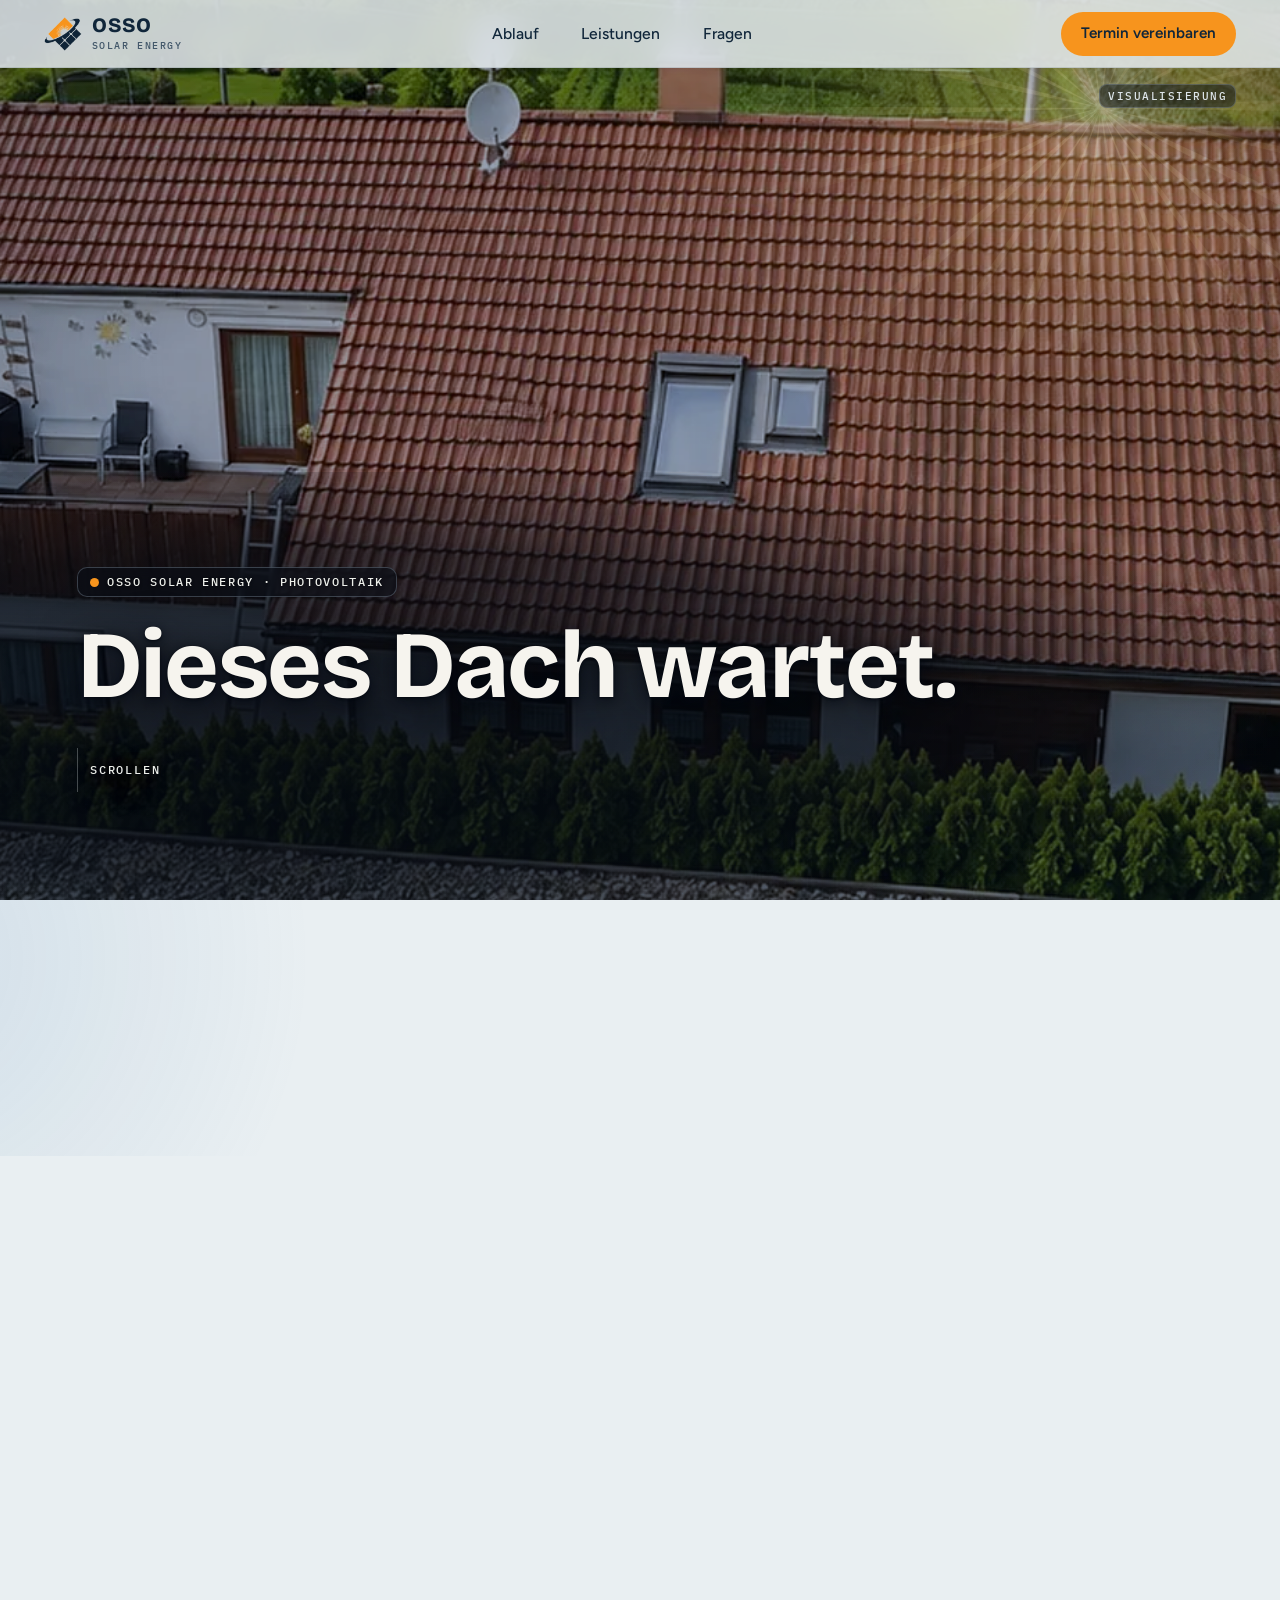
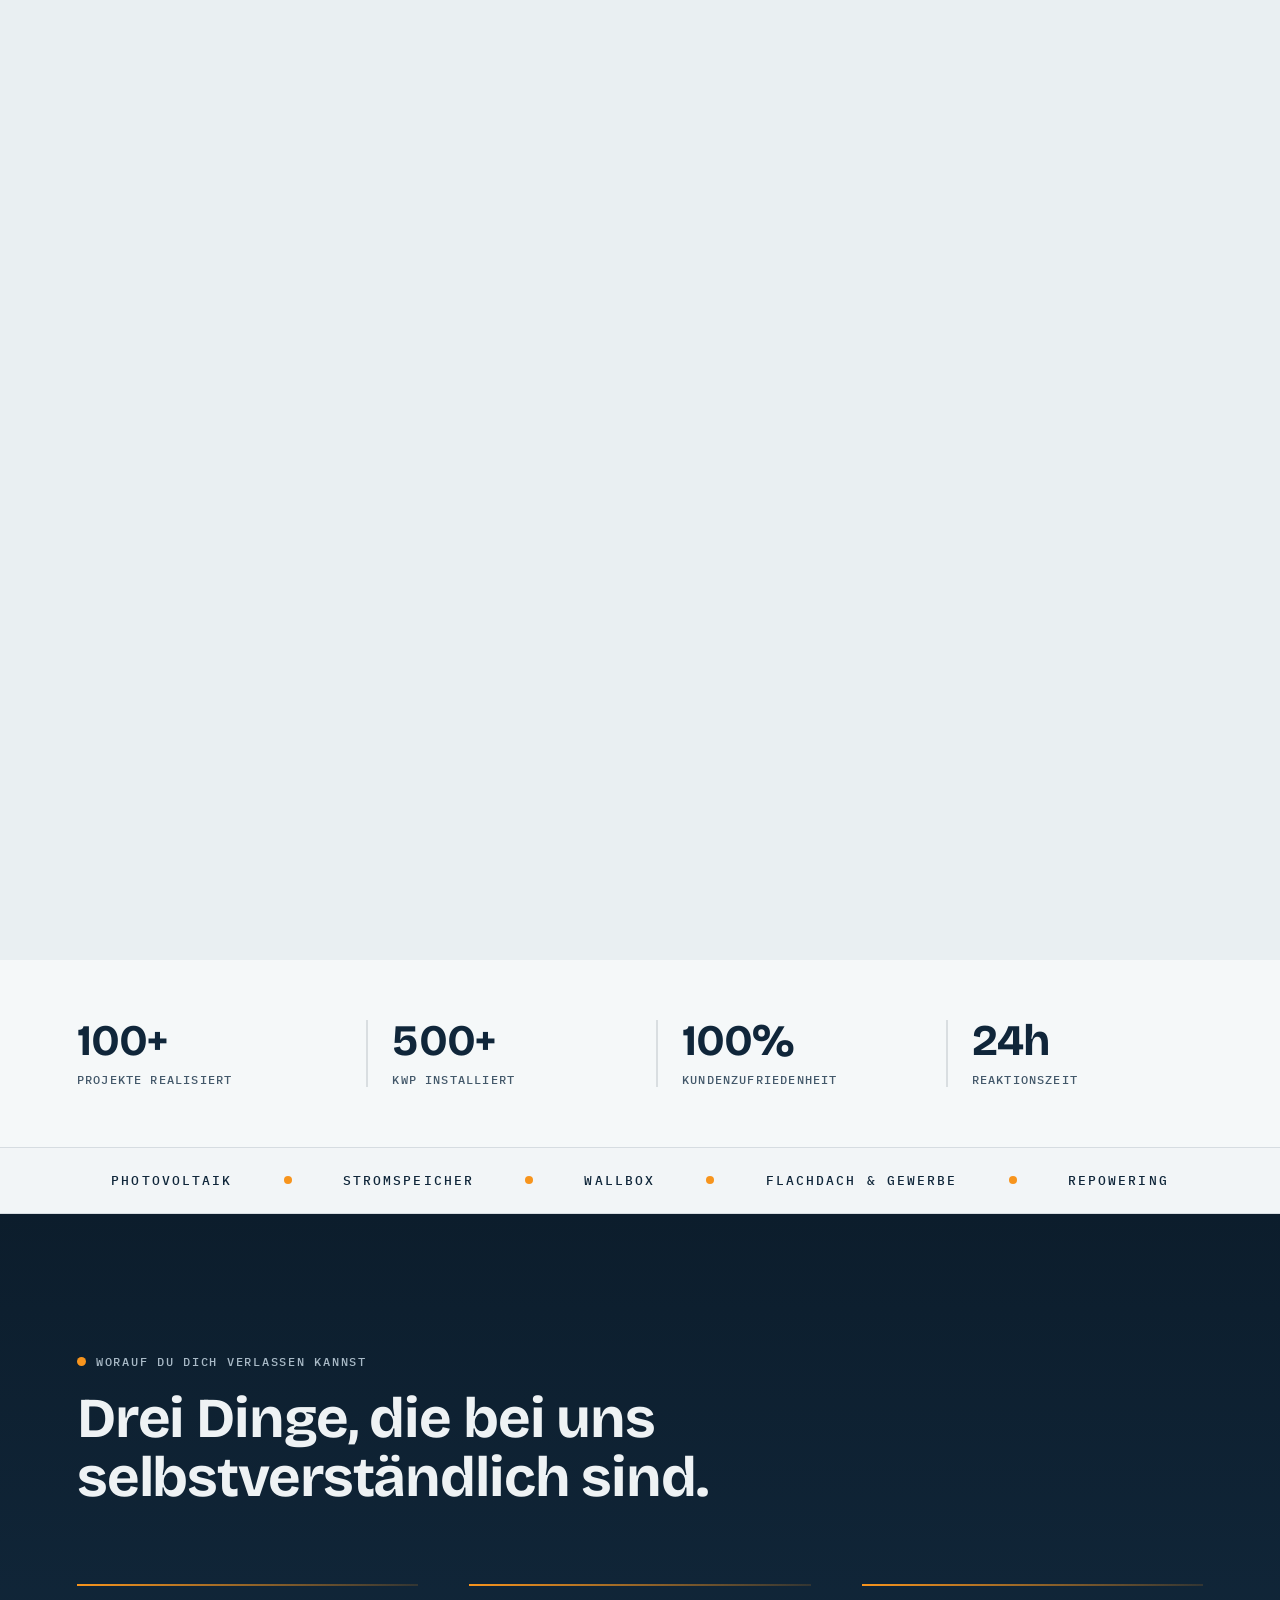
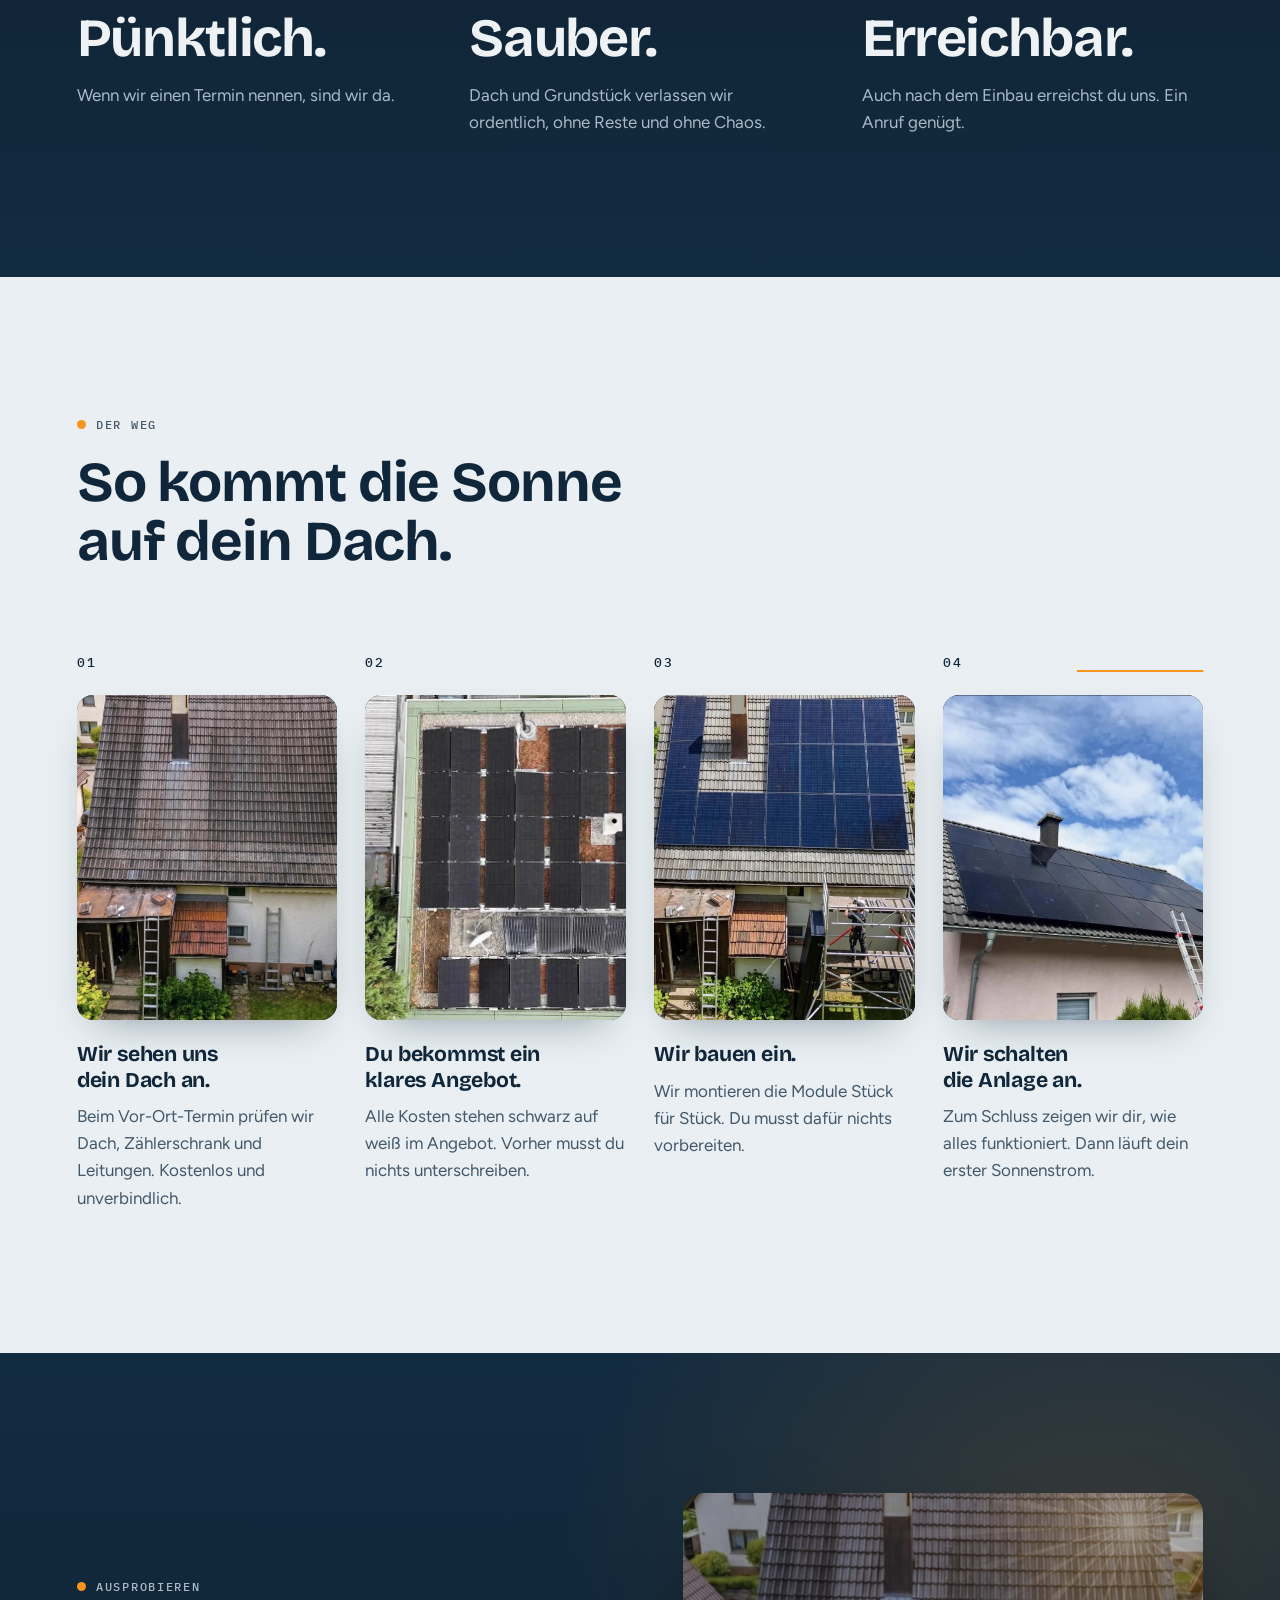
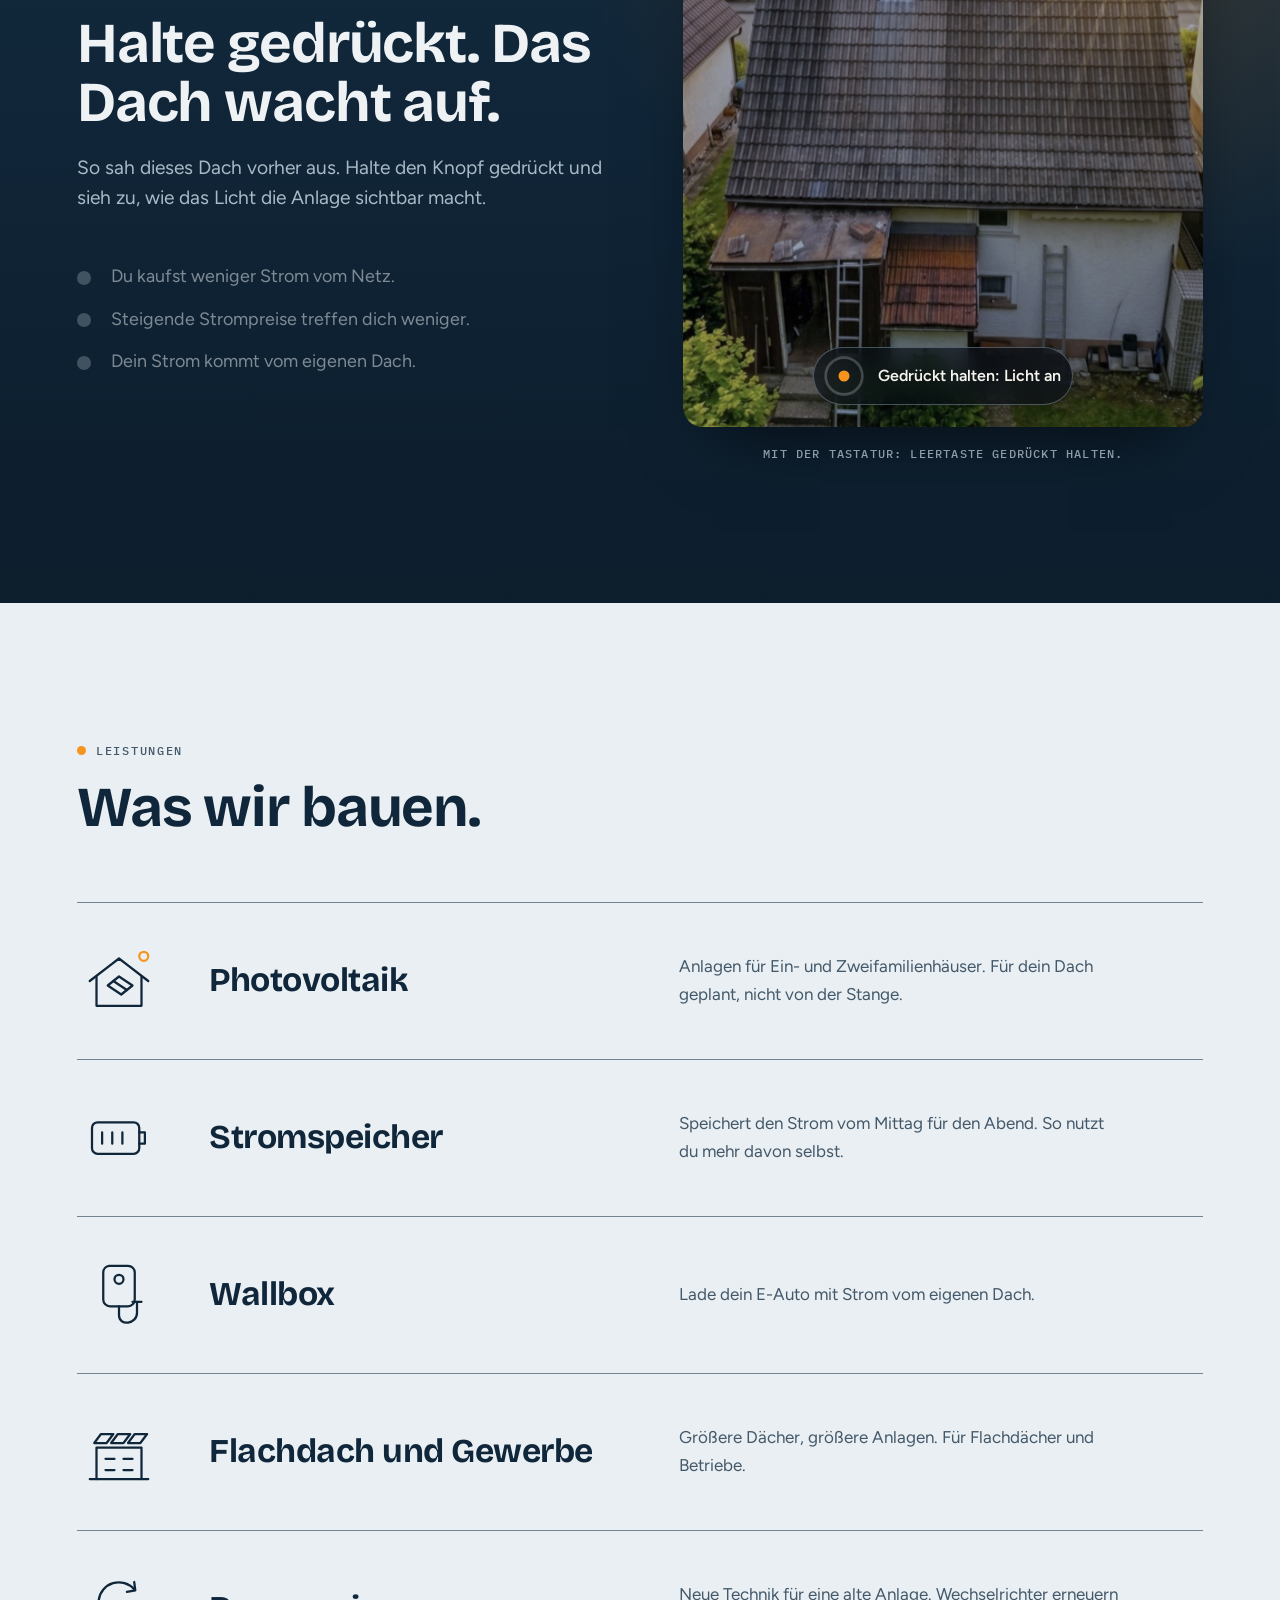
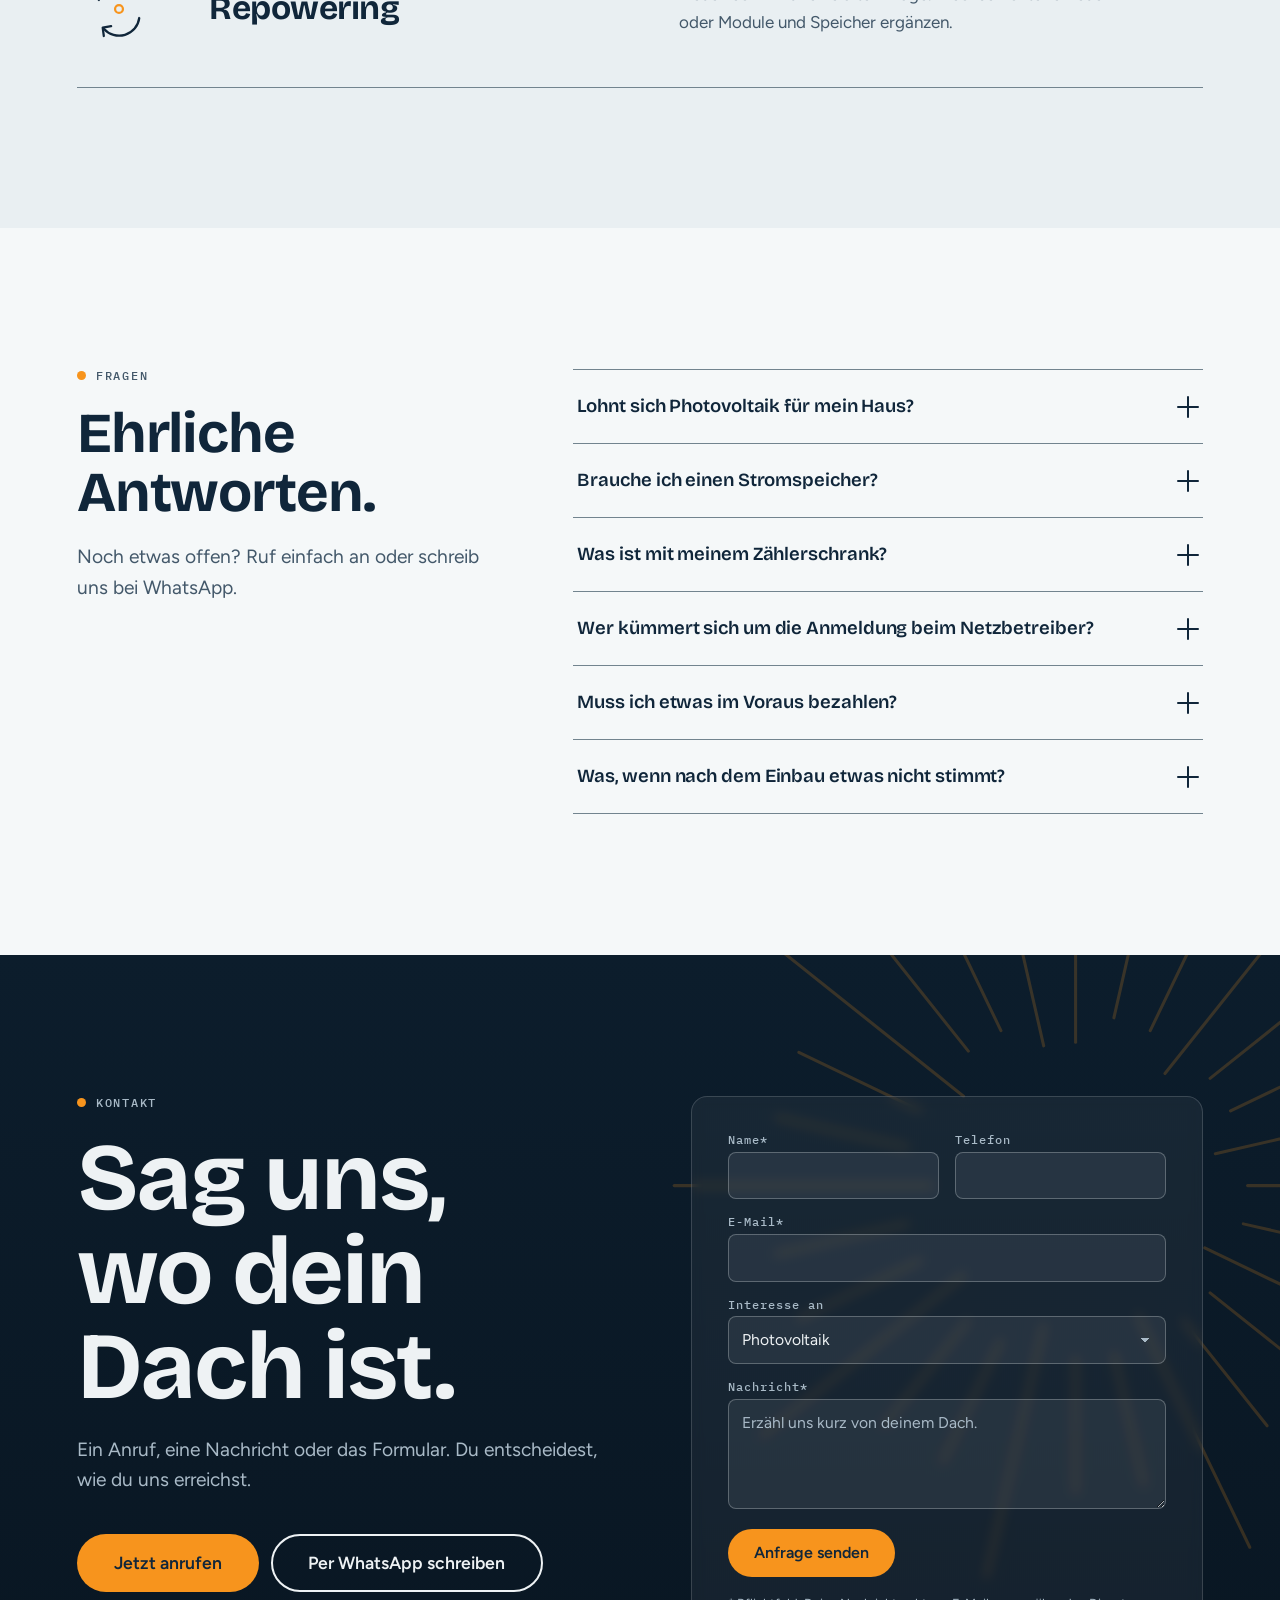
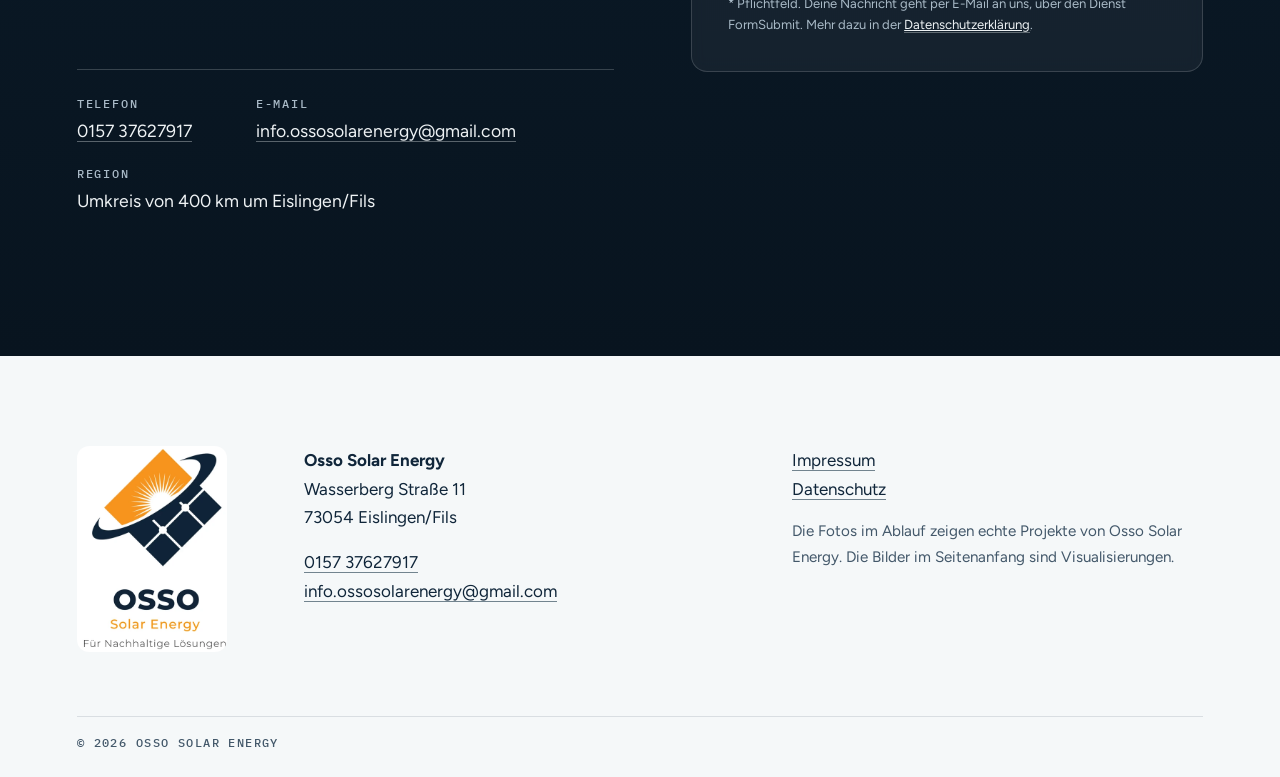
==== commit 06ab5ca5: "Live-Domain eintragen, CNAME fuer GitHub Pages" ====
--- a/index.html
+++ b/index.html
@@ -16,8 +16,8 @@
 <meta property="og:site_name" content="Osso Solar Energy">
 <meta property="og:title" content="Osso Solar Energy | Photovoltaik für dein Zuhause">
 <meta property="og:description" content="Ab jetzt arbeitet dein Dach für dich. Kostenlosen Vor-Ort-Termin vereinbaren.">
-<meta property="og:url" content="https://EXAMPLE.invalid/">
-<meta property="og:image" content="https://EXAMPLE.invalid/assets/og-preview.jpg">
+<meta property="og:url" content="https://osso-solar-energy.de/">
+<meta property="og:image" content="https://osso-solar-energy.de/assets/og-preview.jpg">
 <meta name="twitter:card" content="summary_large_image">
 
 <link rel="preload" href="assets/fonts/bricolage-grotesque-latin-wght-normal.woff2" as="font" type="font/woff2" crossorigin>
@@ -348,8 +348,7 @@
           <input type="hidden" name="_subject" value="Neue Anfrage über die Website">
           <input type="hidden" name="_template" value="table">
           <input type="hidden" name="_captcha" value="false">
-          <!-- DEPLOY STEP: die echte Adresse eintragen, sobald die Seite live ist -->
-          <input type="hidden" name="_next" value="https://EXAMPLE.invalid/?formular=erfolgreich#kontakt">
+          <input type="hidden" name="_next" value="https://osso-solar-energy.de/?formular=erfolgreich#kontakt">
           <input type="text" name="_honey" class="hp" tabindex="-1" autocomplete="off" aria-hidden="true">
 
           <div class="form-row">
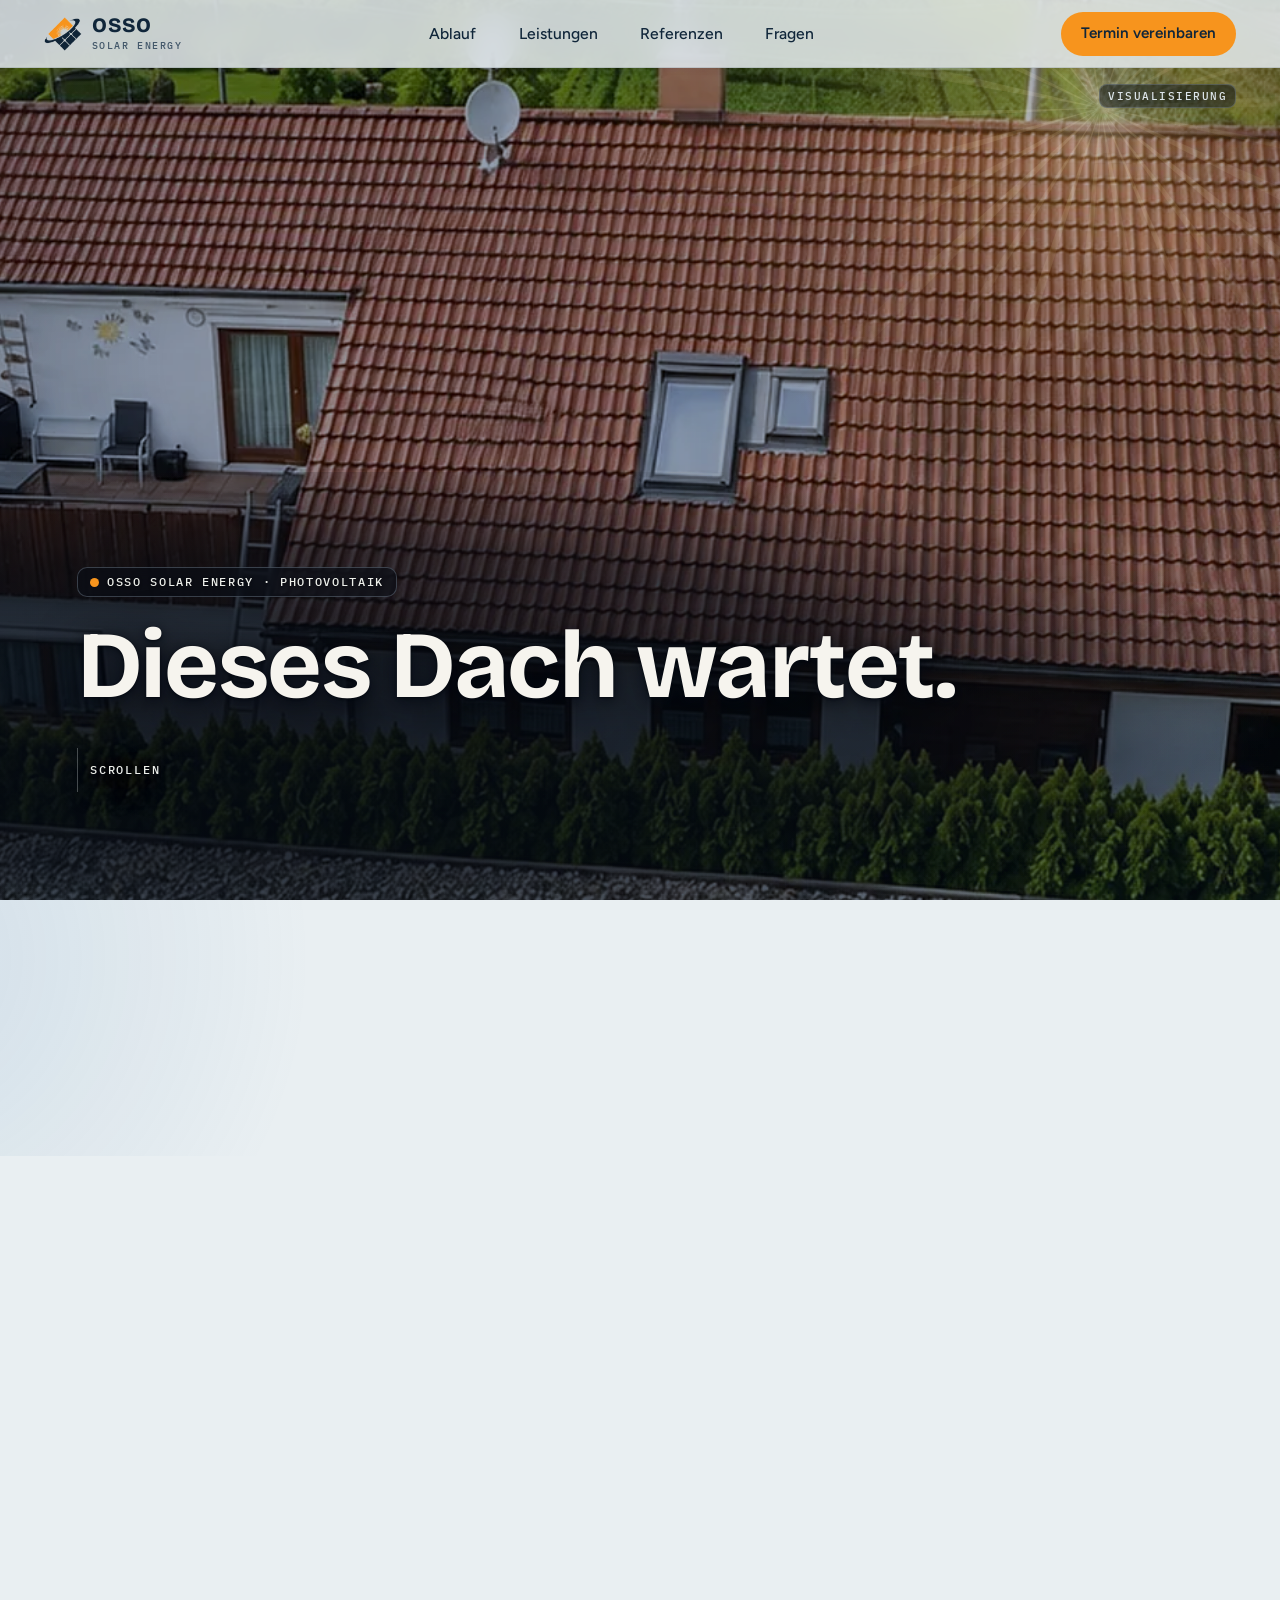
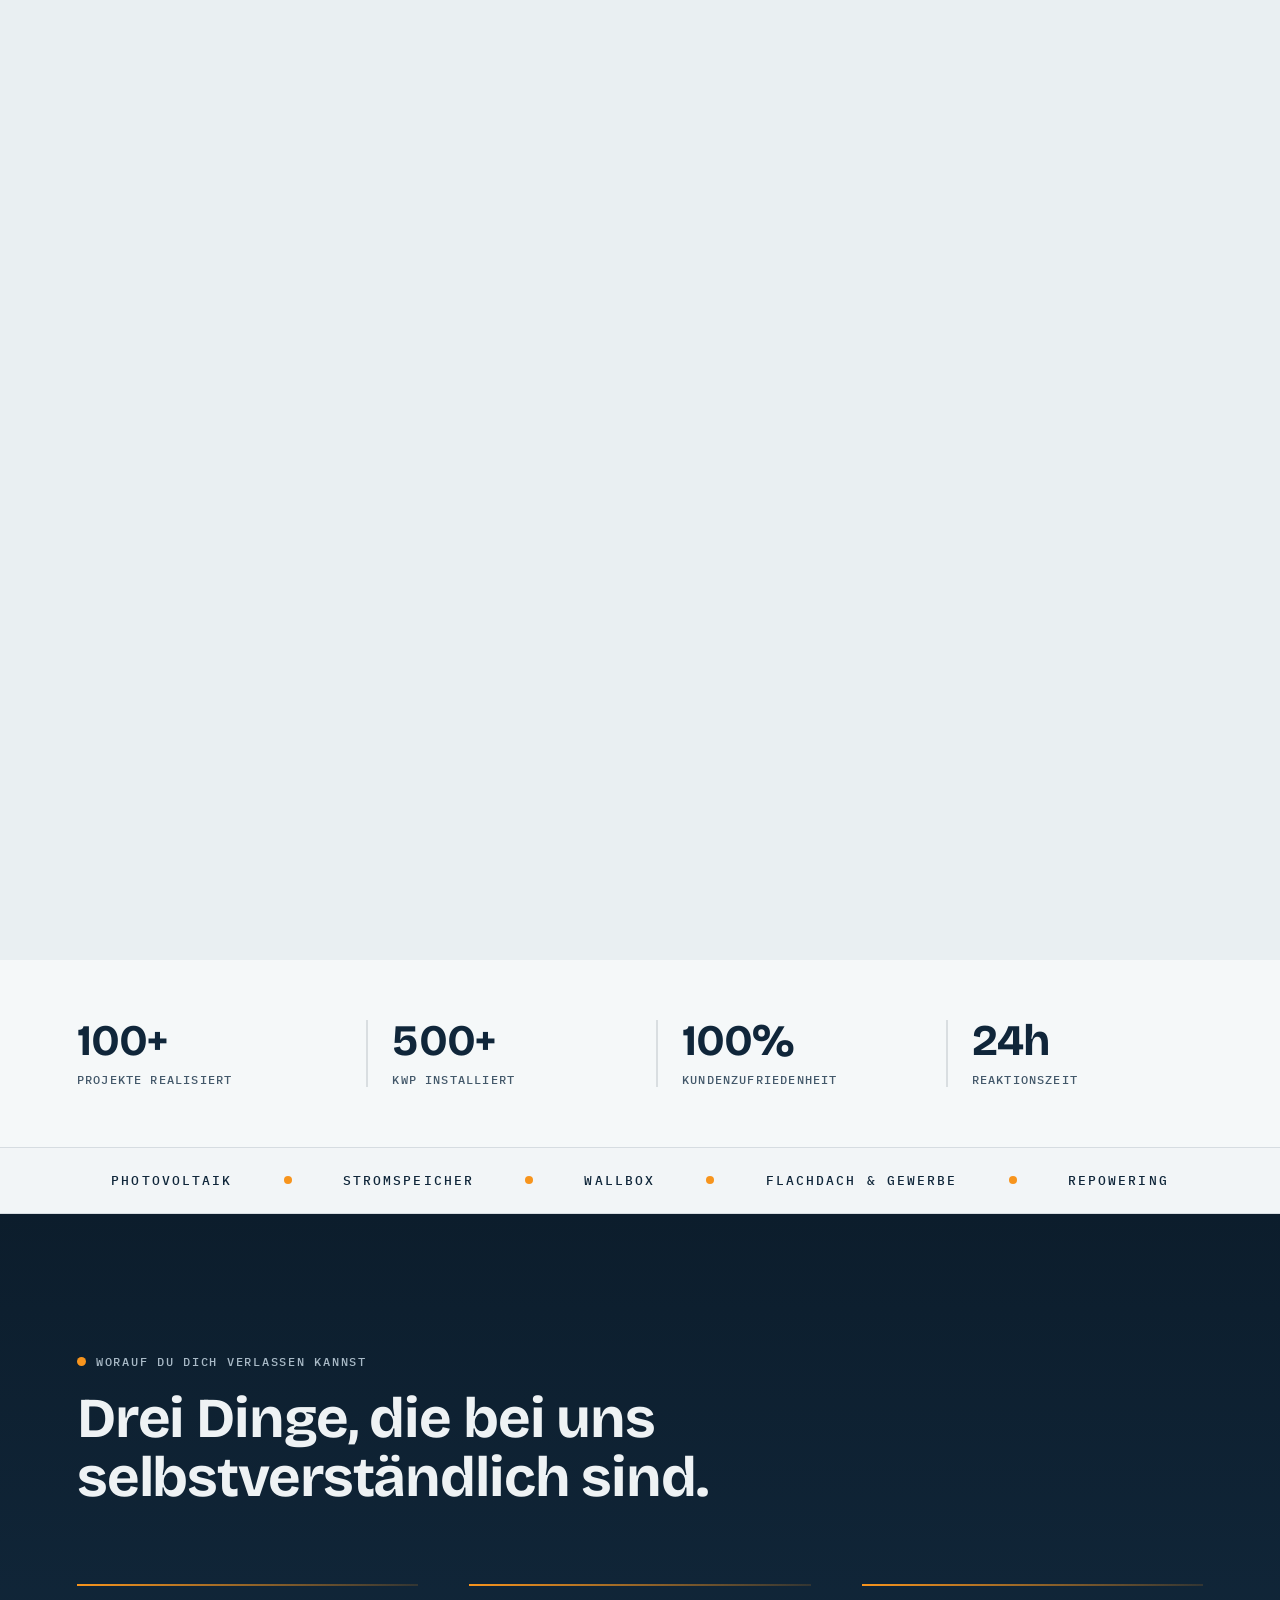
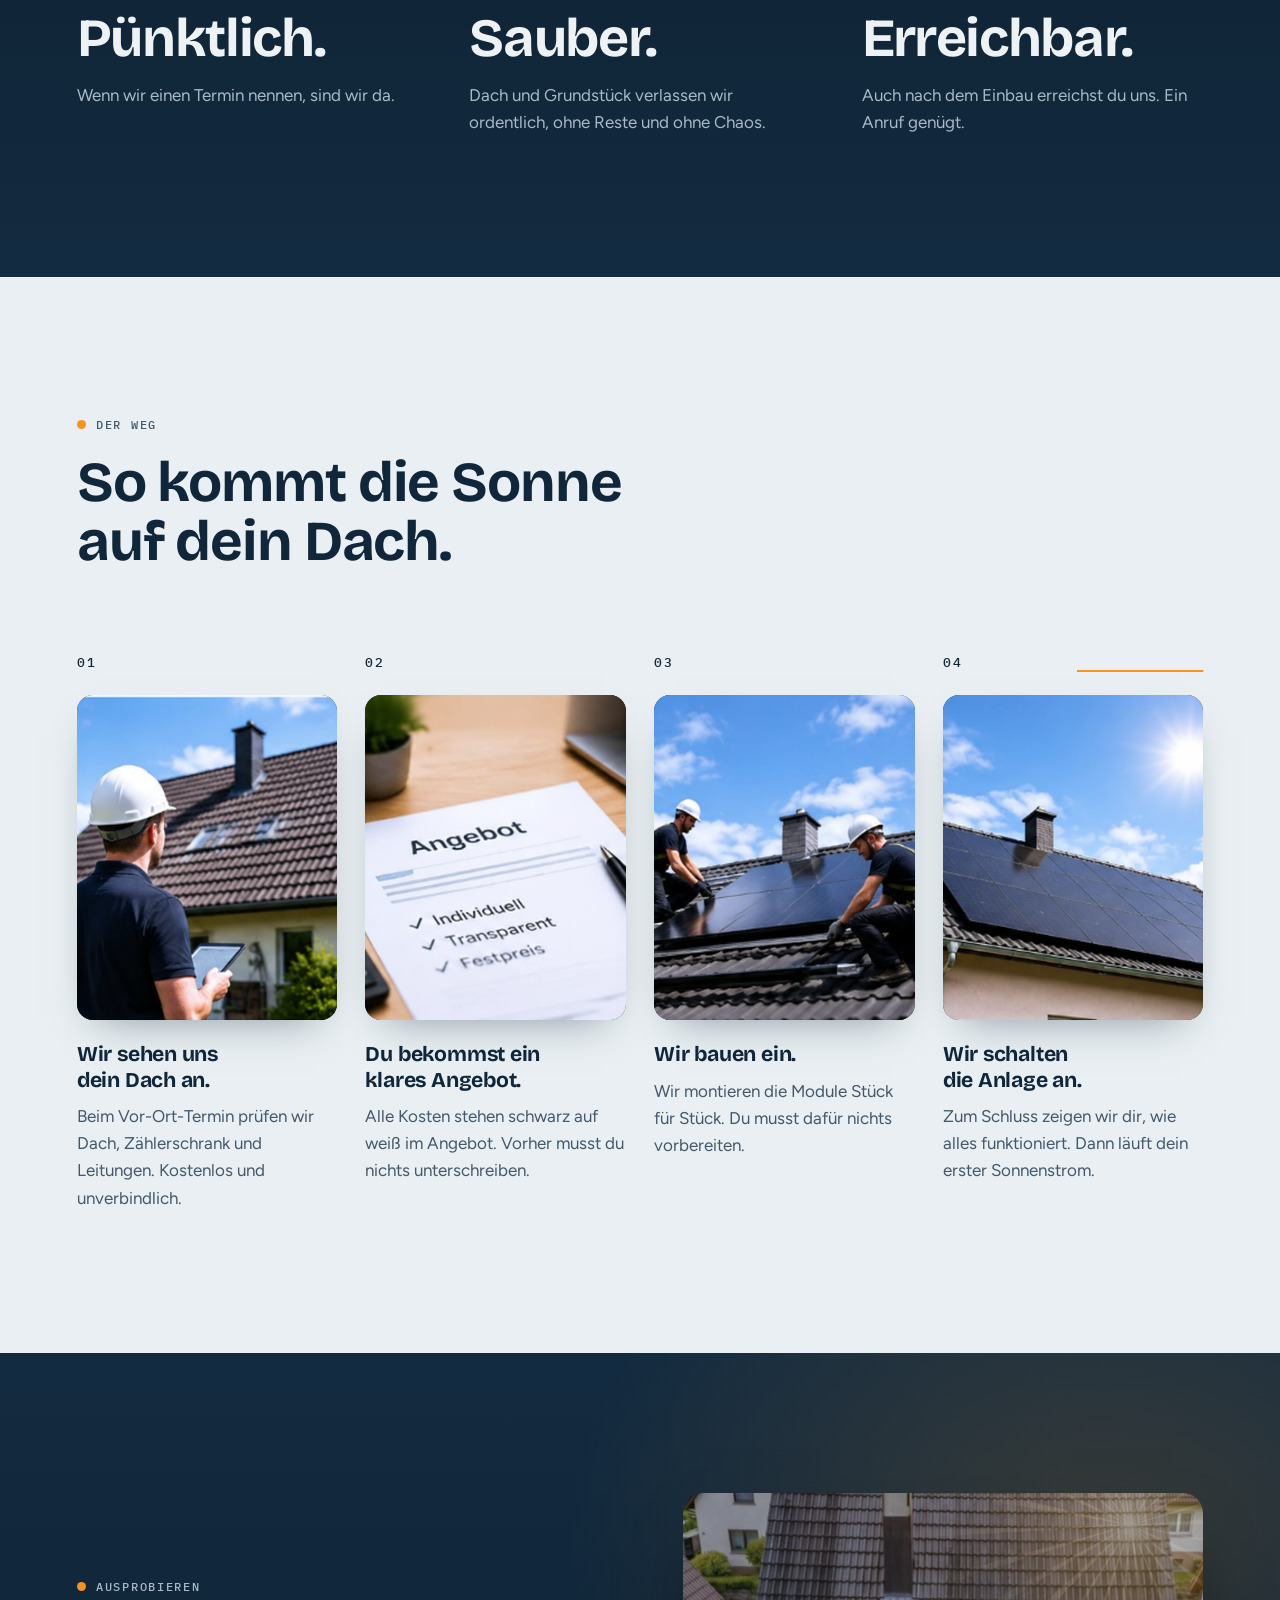
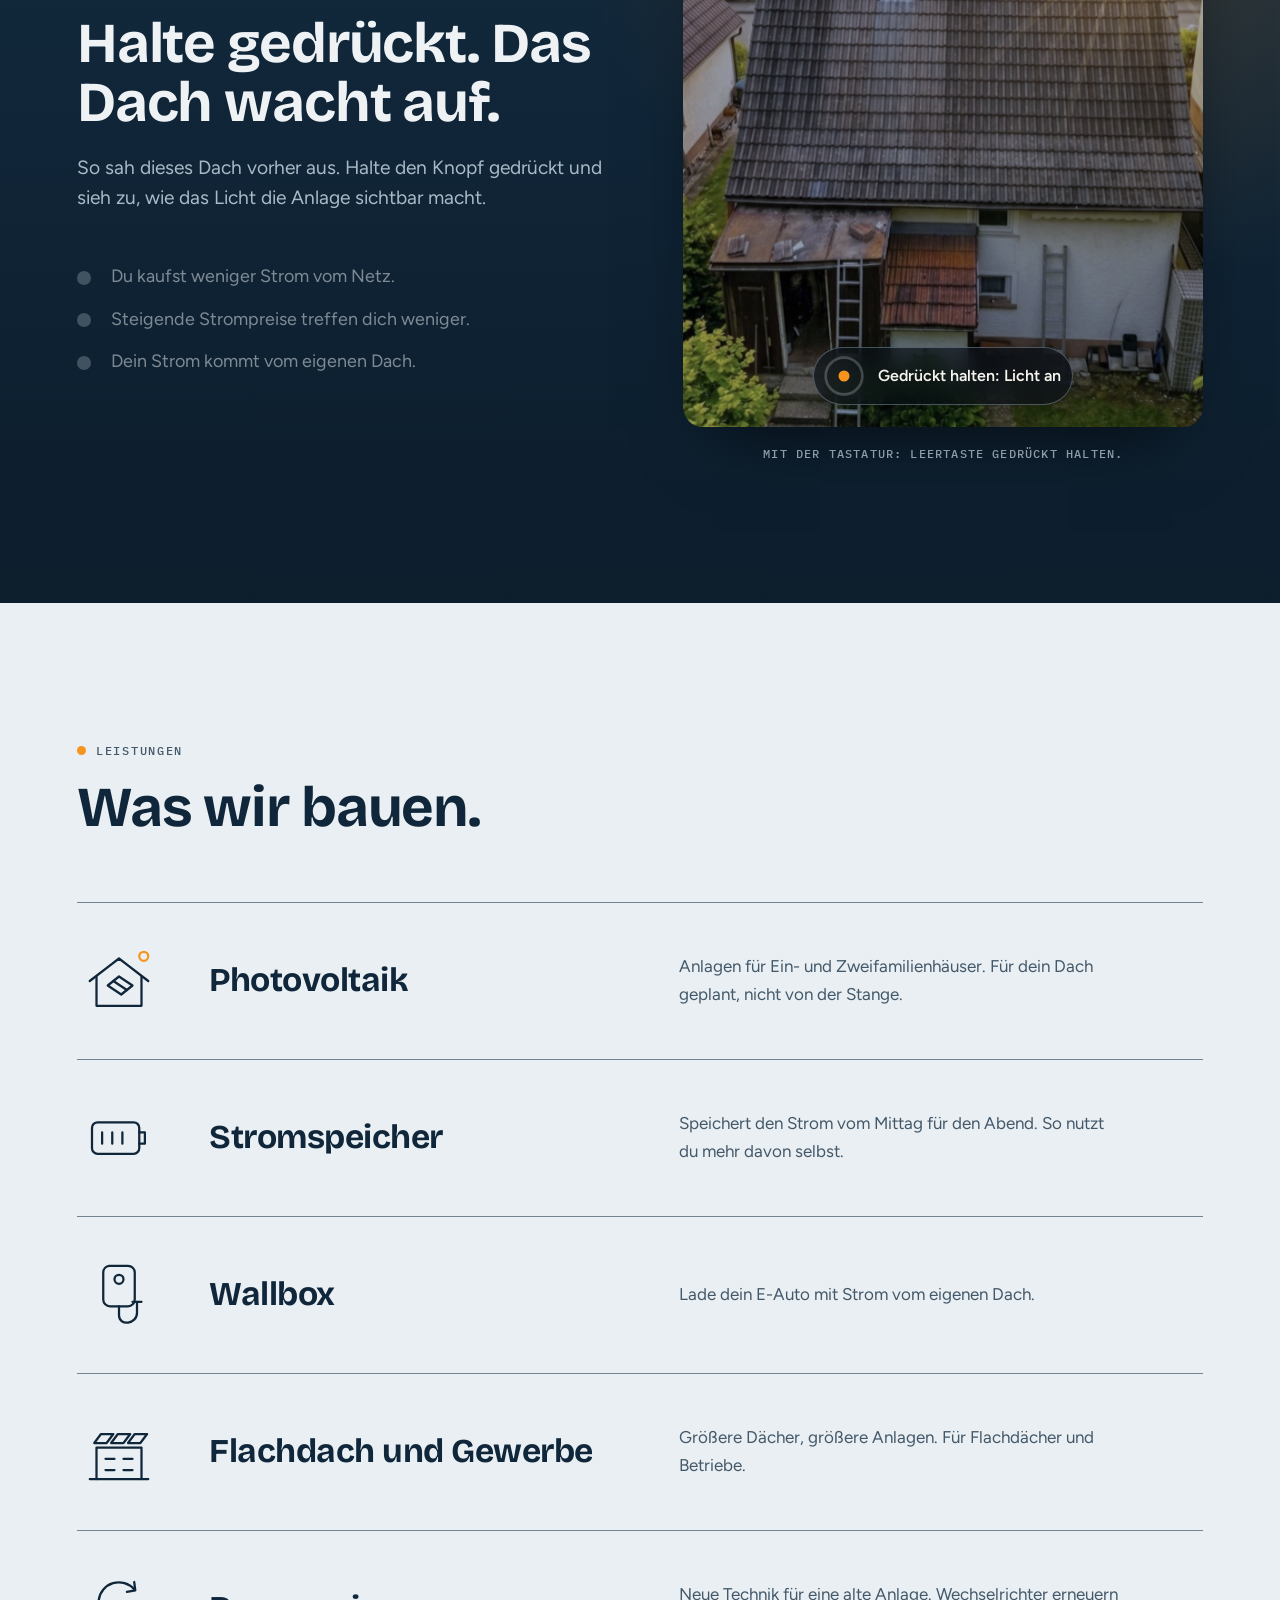
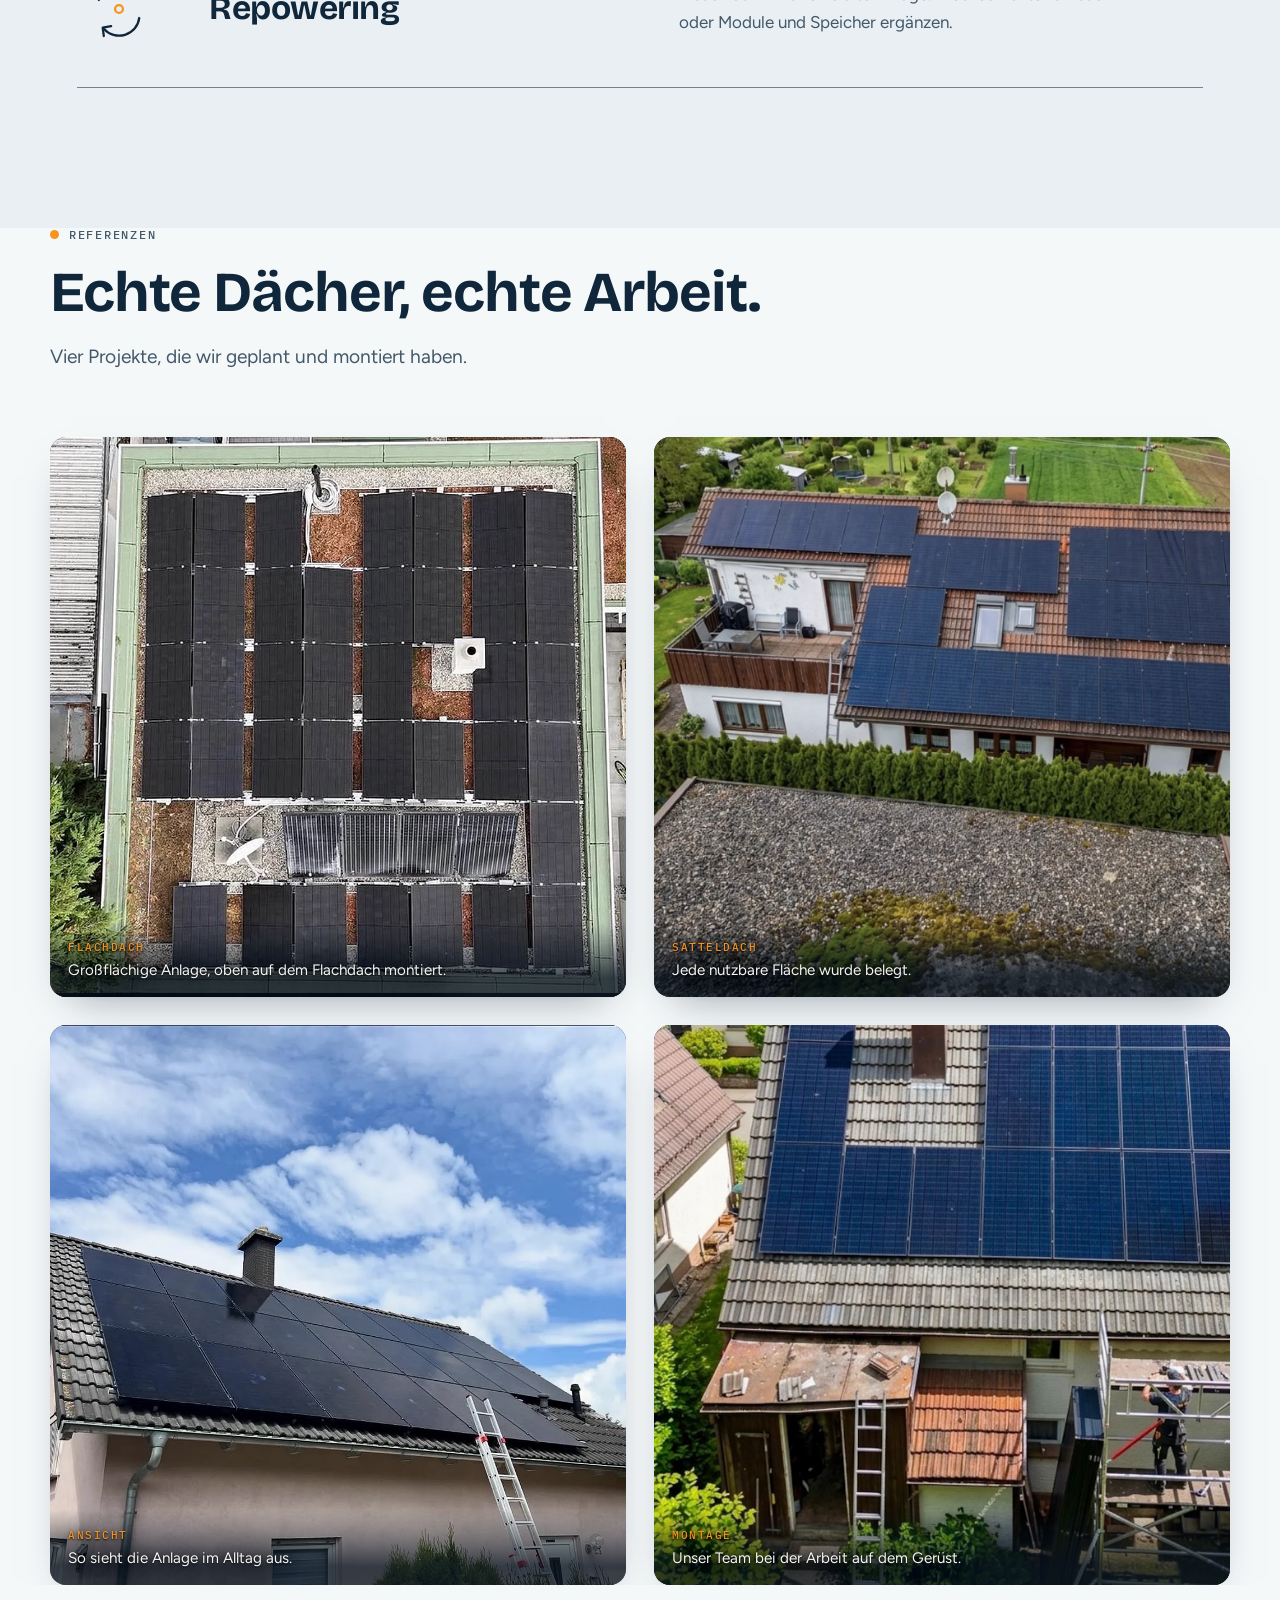
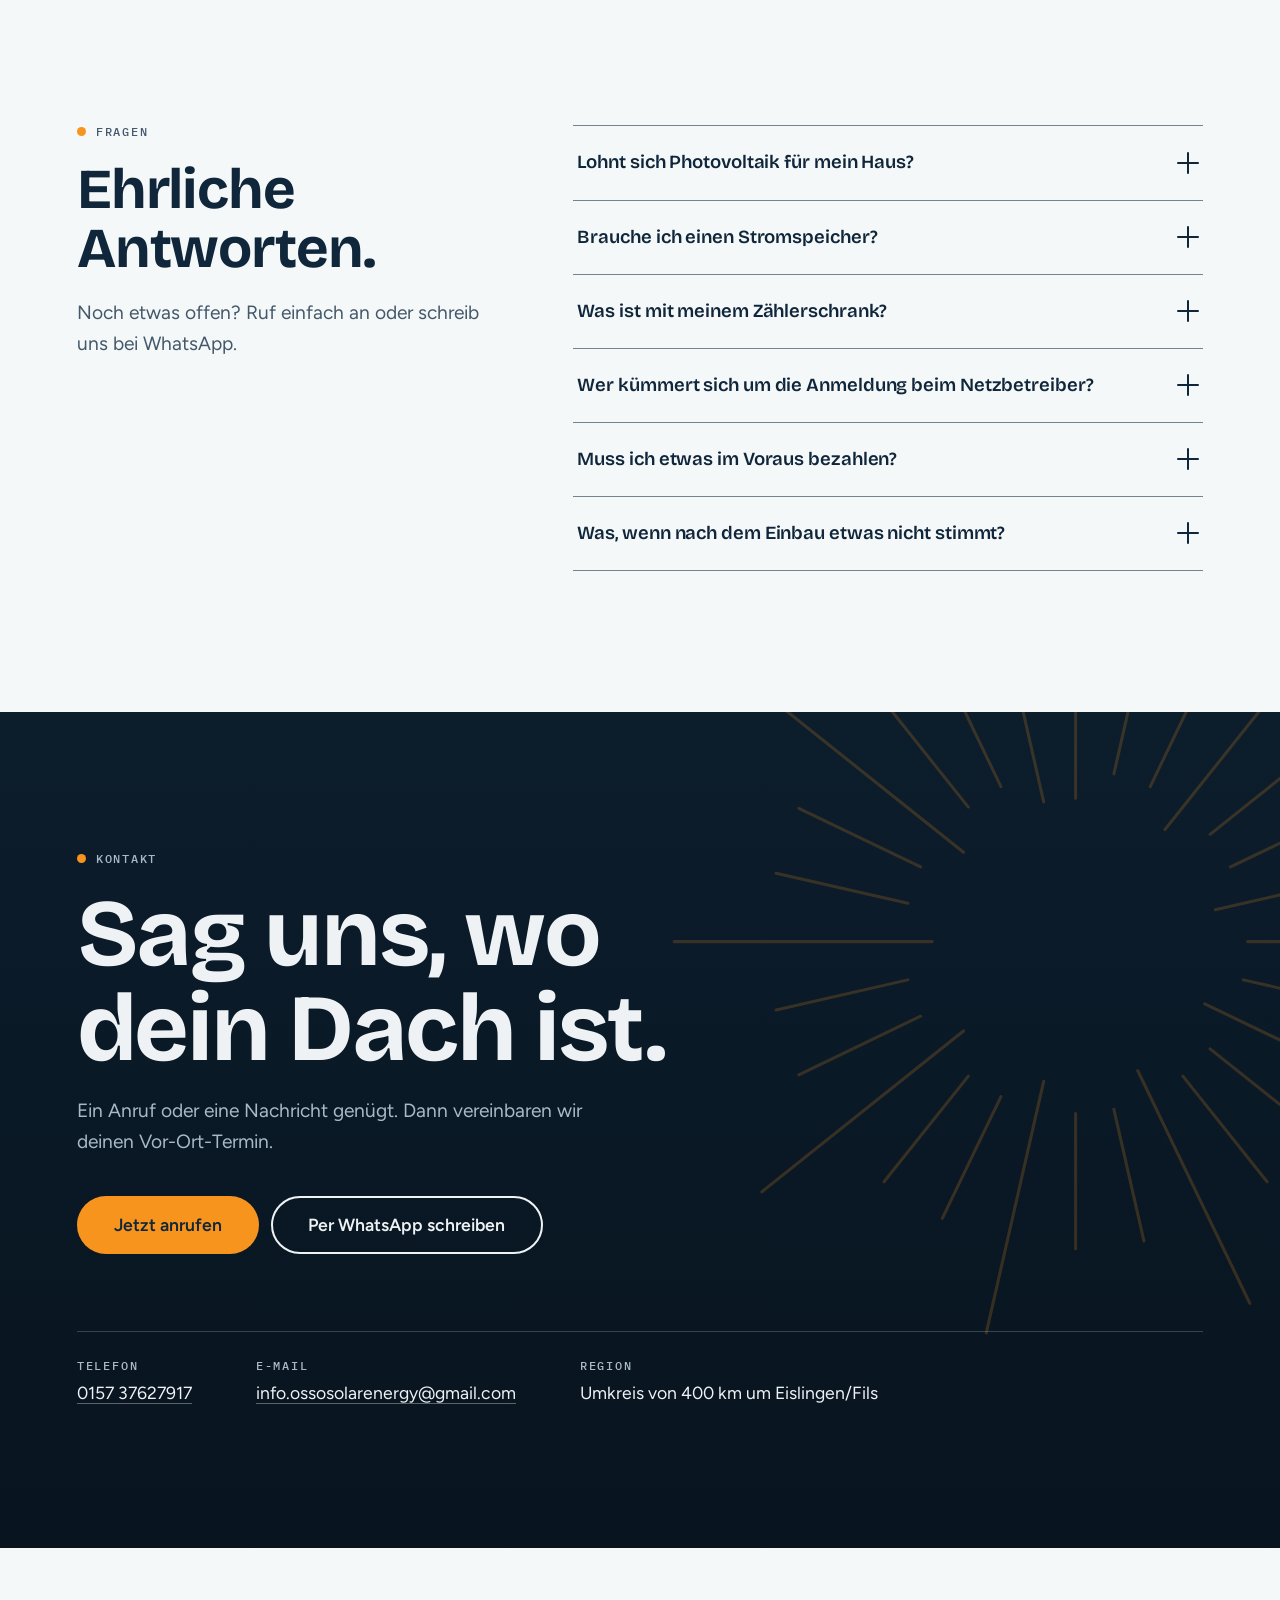
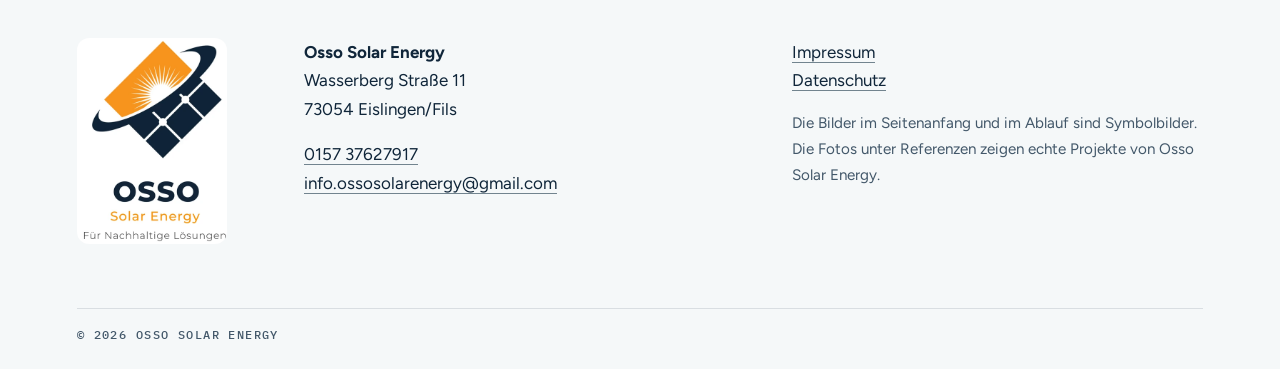
==== commit 7069f7f7: "Kontaktformular entfernen, Ablauf-Bilder austauschen, Referenzen-Bereich hinzufuegen - Kontaktformul" ====
--- a/index.html
+++ b/index.html
@@ -49,6 +49,7 @@
   <nav class="nav-links" aria-label="Hauptmenü">
     <a href="#ablauf">Ablauf</a>
     <a href="#leistungen">Leistungen</a>
+    <a href="#referenzen">Referenzen</a>
     <a href="#fragen">Fragen</a>
   </nav>
   <a class="btn btn-primary btn-sm" href="#kontakt"><span class="long">Termin vereinbaren</span><span class="short">Termin</span></a>
@@ -162,25 +163,25 @@
 
         <article class="step" data-reveal>
           <p class="num">01</p>
-          <figure class="ph"><img src="assets/light-before.webp" width="1180" height="1210" loading="lazy" alt="Dach eines Wohnhauses vor der Montage" style="object-position:50% 34%"></figure>
+          <figure class="ph"><img src="assets/step-1.webp" width="760" height="740" loading="lazy" alt="Symbolbild: Techniker begutachtet ein Dach vor der Beratung"></figure>
           <h3>Wir sehen uns dein Dach an.</h3>
           <p>Beim Vor-Ort-Termin prüfen wir Dach, Zählerschrank und Leitungen. Kostenlos und unverbindlich.</p>
         </article>
         <article class="step" data-reveal>
           <p class="num">02</p>
-          <figure class="ph"><img src="assets/project-flat.webp" width="1206" height="660" loading="lazy" alt="Flachdach von oben mit sauber verlegten Solarmodulen" style="object-position:38% 50%"></figure>
+          <figure class="ph"><img src="assets/step-2.webp" width="760" height="722" loading="lazy" alt="Symbolbild: Angebot mit den Punkten individuell, transparent, Festpreis"></figure>
           <h3>Du bekommst ein klares Angebot.</h3>
           <p>Alle Kosten stehen schwarz auf weiß im Angebot. Vorher musst du nichts unterschreiben.</p>
         </article>
         <article class="step" data-reveal>
           <p class="num">03</p>
-          <figure class="ph"><img src="assets/light-after.webp" width="1180" height="1210" loading="lazy" alt="Monteur auf einem Gerüst neben dem Dach mit neuen Solarmodulen" style="object-position:82% 76%"></figure>
+          <figure class="ph"><img src="assets/step-3.webp" width="760" height="750" loading="lazy" alt="Symbolbild: Zwei Monteure montieren Solarmodule auf einem Dach"></figure>
           <h3>Wir bauen ein.</h3>
           <p>Wir montieren die Module Stück für Stück. Du musst dafür nichts vorbereiten.</p>
         </article>
         <article class="step" data-reveal>
           <p class="num">04</p>
-          <figure class="ph"><img src="assets/project-roof.webp" width="1180" height="878" loading="lazy" alt="Fertige Solaranlage auf einem Dach unter blauem Himmel" style="object-position:40% 50%"></figure>
+          <figure class="ph"><img src="assets/step-4.webp" width="760" height="734" loading="lazy" alt="Symbolbild: Fertige Solaranlage auf einem Dach unter blauem Himmel"></figure>
           <h3>Wir schalten die Anlage an.</h3>
           <p>Zum Schluss zeigen wir dir, wie alles funktioniert. Dann läuft dein erster Sonnenstrom.</p>
         </article>
@@ -284,6 +285,33 @@
     </div>
   </section>
 
+  <!-- Referenzen -->
+  <section class="work" id="referenzen">
+    <div class="wrap">
+      <p class="eyebrow"><span class="dot"></span>Referenzen</p>
+      <h2 class="h2" data-reveal>Echte Dächer, echte Arbeit.</h2>
+      <p class="lead" data-reveal>Vier Projekte, die wir geplant und montiert haben.</p>
+      <div class="work-grid" data-stagger>
+        <figure class="work-card" data-reveal>
+          <img src="assets/ref-1.webp" width="1400" height="778" loading="lazy" alt="Flachdach mit großflächiger Solaranlage, Luftaufnahme">
+          <figcaption><span class="tag">Flachdach</span>Großflächige Anlage, oben auf dem Flachdach montiert.</figcaption>
+        </figure>
+        <figure class="work-card" data-reveal>
+          <img src="assets/ref-2.webp" width="1400" height="1766" loading="lazy" alt="Satteldach vollständig mit Solarmodulen belegt, Luftaufnahme">
+          <figcaption><span class="tag">Satteldach</span>Jede nutzbare Fläche wurde belegt.</figcaption>
+        </figure>
+        <figure class="work-card" data-reveal>
+          <img src="assets/ref-3.webp" width="1400" height="1020" loading="lazy" alt="Solaranlage auf einem Dach vor blauem Himmel, Ansicht von der Straße">
+          <figcaption><span class="tag">Ansicht</span>So sieht die Anlage im Alltag aus.</figcaption>
+        </figure>
+        <figure class="work-card" data-reveal>
+          <img src="assets/ref-4.webp" width="1400" height="2102" loading="lazy" alt="Monteur auf einem Gerüst bei der Montage einer Solaranlage">
+          <figcaption><span class="tag">Montage</span>Unser Team bei der Arbeit auf dem Gerüst.</figcaption>
+        </figure>
+      </div>
+    </div>
+  </section>
+
   <!-- Fragen -->
   <section class="faq" id="fragen">
     <div class="wrap faq-grid">
@@ -324,69 +352,19 @@
   <!-- Kontakt: der eine Aufruf -->
   <section class="cta" id="kontakt">
     <div class="rays" aria-hidden="true"><svg viewBox="-200 -200 400 400"><g id="rays"></g></svg></div>
-    <div class="wrap contact-grid">
-      <div class="contact-copy">
-        <p class="eyebrow"><span class="dot"></span>Kontakt</p>
-        <h2 class="display xl" data-reveal>Sag uns, wo dein Dach ist.</h2>
-        <p class="lead" data-reveal>Ein Anruf, eine Nachricht oder das Formular. Du entscheidest, wie du uns erreichst.</p>
-        <div class="cta-row" data-reveal>
-          <a class="btn btn-primary btn-lg pulse" href="tel:+4915737627917">Jetzt anrufen</a>
-          <a class="btn btn-ghost btn-lg" href="https://wa.me/4915737627917?text=Hallo%20Osso%20Solar%20Energy%2C%20ich%20m%C3%B6chte%20einen%20Vor-Ort-Termin%20vereinbaren." rel="noopener">Per WhatsApp schreiben</a>
-        </div>
-        <dl class="contact" data-reveal>
-          <div><dt>Telefon</dt><dd><a href="tel:+4915737627917">0157 37627917</a></dd></div>
-          <div><dt>E-Mail</dt><dd><a href="mailto:info.ossosolarenergy@gmail.com">info.ossosolarenergy@gmail.com</a></dd></div>
-          <div><dt>Region</dt><dd>Umkreis von 400 km um Eislingen/Fils</dd></div>
-        </dl>
-      </div>
-
-      <div class="contact-form-wrap" data-reveal>
-        <div class="form-success" id="formSuccess" role="status">
-          <p>Danke, deine Nachricht ist unterwegs. Wir melden uns bald bei dir.</p>
-        </div>
-        <form class="contact-form" id="contactForm" action="https://formsubmit.co/info.ossosolarenergy@gmail.com" method="POST">
-          <input type="hidden" name="_subject" value="Neue Anfrage über die Website">
-          <input type="hidden" name="_template" value="table">
-          <input type="hidden" name="_captcha" value="false">
-          <input type="hidden" name="_next" value="https://osso-solar-energy.de/?formular=erfolgreich#kontakt">
-          <input type="text" name="_honey" class="hp" tabindex="-1" autocomplete="off" aria-hidden="true">
-
-          <div class="form-row">
-            <div class="form-group">
-              <label for="cf-name">Name*</label>
-              <input type="text" id="cf-name" name="Name" required autocomplete="name">
-            </div>
-            <div class="form-group">
-              <label for="cf-phone">Telefon</label>
-              <input type="tel" id="cf-phone" name="Telefon" autocomplete="tel">
-            </div>
-          </div>
-
-          <div class="form-group">
-            <label for="cf-email">E-Mail*</label>
-            <input type="email" id="cf-email" name="E-Mail" required autocomplete="email">
-          </div>
-
-          <div class="form-group">
-            <label for="cf-interest">Interesse an</label>
-            <select id="cf-interest" name="Interesse">
-              <option>Photovoltaik</option>
-              <option>Stromspeicher</option>
-              <option>Wallbox</option>
-              <option>Flachdach oder Gewerbe</option>
-              <option>Etwas anderes</option>
-            </select>
-          </div>
-
-          <div class="form-group">
-            <label for="cf-message">Nachricht*</label>
-            <textarea id="cf-message" name="Nachricht" required placeholder="Erzähl uns kurz von deinem Dach."></textarea>
-          </div>
-
-          <button type="submit" class="btn btn-primary form-submit">Anfrage senden</button>
-          <p class="form-hint">* Pflichtfeld. Deine Nachricht geht per E-Mail an uns, über den Dienst FormSubmit. Mehr dazu in der <a href="datenschutz.html">Datenschutzerklärung</a>.</p>
-        </form>
-      </div>
+    <div class="wrap">
+      <p class="eyebrow"><span class="dot"></span>Kontakt</p>
+      <h2 class="display xl" data-reveal>Sag uns, wo dein Dach ist.</h2>
+      <p class="lead" data-reveal>Ein Anruf oder eine Nachricht genügt. Dann vereinbaren wir deinen Vor-Ort-Termin.</p>
+      <div class="cta-row" data-reveal>
+        <a class="btn btn-primary btn-lg pulse" href="tel:+4915737627917">Jetzt anrufen</a>
+        <a class="btn btn-ghost btn-lg" href="https://wa.me/4915737627917?text=Hallo%20Osso%20Solar%20Energy%2C%20ich%20m%C3%B6chte%20einen%20Vor-Ort-Termin%20vereinbaren." rel="noopener">Per WhatsApp schreiben</a>
+      </div>
+      <dl class="contact" data-reveal>
+        <div><dt>Telefon</dt><dd><a href="tel:+4915737627917">0157 37627917</a></dd></div>
+        <div><dt>E-Mail</dt><dd><a href="mailto:info.ossosolarenergy@gmail.com">info.ossosolarenergy@gmail.com</a></dd></div>
+        <div><dt>Region</dt><dd>Umkreis von 400 km um Eislingen/Fils</dd></div>
+      </dl>
     </div>
   </section>
 </main>
@@ -400,7 +378,7 @@
     </div>
     <div class="foot-col">
       <p><a href="impressum.html">Impressum</a><br><a href="datenschutz.html">Datenschutz</a></p>
-      <p class="fine">Die Fotos im Ablauf zeigen echte Projekte von Osso Solar Energy. Die Bilder im Seitenanfang sind Visualisierungen.</p>
+      <p class="fine">Die Bilder im Seitenanfang und im Ablauf sind Symbolbilder. Die Fotos unter Referenzen zeigen echte Projekte von Osso Solar Energy.</p>
     </div>
   </div>
   <p class="copy">© 2026 Osso Solar Energy</p>
--- a/assets/site.css
+++ b/assets/site.css
@@ -282,34 +282,17 @@
 .contact dd{font-size:1.1rem}
 .contact a{text-decoration:none;border-bottom:1px solid rgba(238,242,244,.35);transition:border-color .3s var(--ease-soft),color .3s var(--ease-soft)}
 .contact a:hover{color:var(--accent-hover);border-color:var(--accent-hover)}
-.contact-grid{display:grid;grid-template-columns:1.05fr 1fr;gap:clamp(40px,6vw,90px);align-items:start}
-
-/* ---------- Contact form (FormSubmit, sends straight to the inbox) ---------- */
-.contact-form-wrap{background:rgba(238,242,244,.05);border:1px solid rgba(238,242,244,.16);border-radius:16px;padding:clamp(24px,3vw,36px);backdrop-filter:blur(6px)}
-.form-success{display:none;margin-bottom:22px;padding:16px 18px;border-radius:10px;background:var(--accent-muted);border:1px solid rgba(247,148,29,.5);color:var(--on-dark)}
-.form-success.show{display:block}
-.form-success.show ~ .contact-form{display:none}
-.contact-form{display:flex;flex-direction:column;gap:16px}
-.form-row{display:grid;grid-template-columns:1fr 1fr;gap:16px}
-.form-group{display:flex;flex-direction:column;gap:6px}
-.form-group label{font:500 .78rem/1 var(--f-mono);letter-spacing:.08em;color:var(--on-dark-2)}
-.contact-form input,.contact-form select,.contact-form textarea{
-  font:400 .98rem/1.4 var(--f-body);color:var(--on-dark);
-  background:rgba(238,242,244,.07);border:1px solid rgba(238,242,244,.28);border-radius:8px;
-  padding:12px 13px;width:100%;min-height:44px;transition:border-color .3s var(--ease-soft),background-color .3s var(--ease-soft)}
-.contact-form select{appearance:none;background-image:linear-gradient(45deg,transparent 50%,var(--on-dark-2) 52%),linear-gradient(135deg,var(--on-dark-2) 48%,transparent 50%);background-position:calc(100% - 20px) center,calc(100% - 15px) center;background-size:5px 5px;background-repeat:no-repeat;padding-right:36px}
-.contact-form select option{color:var(--text-primary)}
-.contact-form input::placeholder,.contact-form textarea::placeholder{color:var(--on-dark-2)}
-.contact-form input:hover,.contact-form select:hover,.contact-form textarea:hover{border-color:rgba(238,242,244,.4)}
-.contact-form input:focus-visible,.contact-form select:focus-visible,.contact-form textarea:focus-visible{border-color:var(--accent);background:rgba(238,242,244,.1)}
-.contact-form textarea{resize:vertical;min-height:110px}
-.contact-form input.hp{position:absolute;left:-9999px;width:1px;min-height:1px;height:1px;padding:0;border:0;overflow:hidden}
-.form-submit{align-self:flex-start;margin-top:4px}
-.form-hint{font-size:.82rem;line-height:1.6;color:var(--on-dark-2)}
-.form-hint a{color:var(--on-dark);border-bottom:1px solid rgba(238,242,244,.35)}
-.form-hint a:hover{color:var(--accent-hover);border-color:var(--accent-hover)}
-@media (max-width:1000px){.contact-grid{grid-template-columns:1fr}}
-@media (max-width:520px){.form-row{grid-template-columns:1fr}}
+
+/* ---------- Referenzen ---------- */
+.work{background:var(--panel)}
+.work-grid{display:grid;grid-template-columns:1fr 1fr;gap:clamp(16px,2.4vw,28px);margin-top:clamp(40px,5vw,72px)}
+.work-card{display:block;position:relative;border-radius:16px;overflow:hidden;background:var(--night-2);box-shadow:0 18px 40px -22px rgba(16,38,58,.5)}
+.work-card img{width:100%;height:100%;max-height:560px;object-fit:cover;display:block;transition:transform 1.4s var(--ease)}
+.work-card:hover img{transform:scale(1.04)}
+.work-card figcaption{position:absolute;left:0;right:0;bottom:0;padding:20px 18px 16px;color:#F6F4EE;font-size:.95rem;line-height:1.45;text-shadow:var(--tshadow);
+  background:linear-gradient(180deg,rgba(10,20,32,0) 0%,rgba(10,20,32,.78) 75%)}
+.work-card .tag{display:block;margin-bottom:6px;font:500 .68rem/1 var(--f-mono);letter-spacing:.14em;text-transform:uppercase;color:var(--accent)}
+@media (max-width:720px){.work-grid{grid-template-columns:1fr}.work-card img{max-height:440px}}
 
 .rays{position:absolute;right:-16vmax;top:-14vmax;width:64vmax;height:64vmax;pointer-events:none;opacity:.55}
 .rays svg{width:100%;height:100%;overflow:visible}
